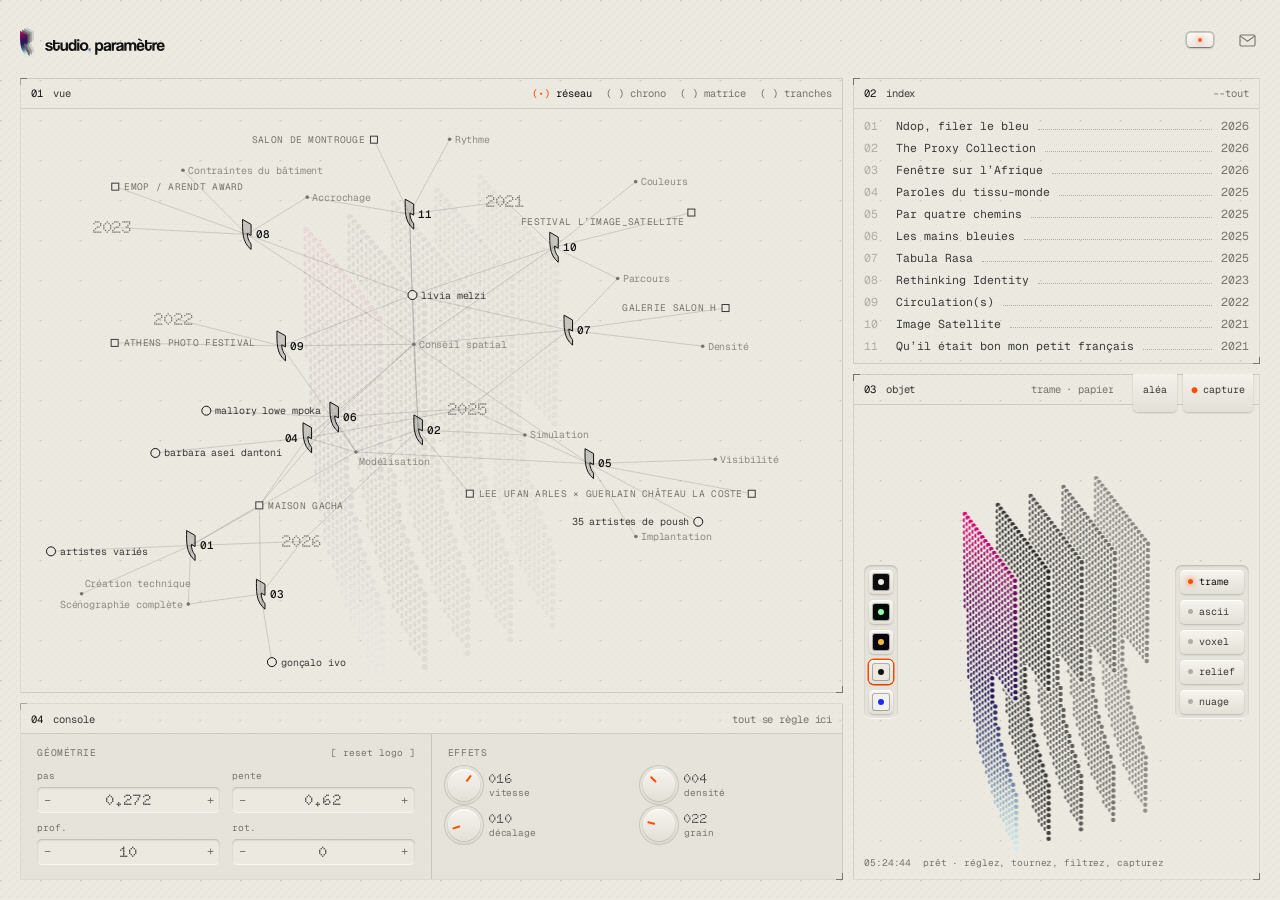
==== hard/index.html @ c26be2f4 "Domaine studioparametre.xyz, aperçu de lien à jour" ====
<!DOCTYPE html>
<html lang="fr" data-mode="hard" data-pal="papier">
<head>
<meta charset="UTF-8">
<meta http-equiv="Content-Security-Policy" content="default-src 'self'; script-src 'self'; style-src 'self' 'unsafe-inline'; img-src 'self' data: blob:; font-src 'self'; connect-src 'self'; object-src 'none'; base-uri 'self'; form-action 'none'">
<meta name="referrer" content="strict-origin-when-cross-origin">
<meta name="viewport" content="width=device-width, initial-scale=1, viewport-fit=cover">
<title>studio, paramètre — paramétrage</title>
<meta name="description" content="Studio Paramètre conçoit des scénographies d’exposition, du conseil spatial et des aménagements d’espace. Muséographie, théâtre.">
<meta name="theme-color" content="#ece9e1">
<meta property="og:title" content="studio, paramètre">
<meta property="og:description" content="Scénographie d’exposition, conseil spatial, aménagement d’espace.">
<meta property="og:image" content="https://studioparametre.xyz/img/og.png">
<link rel="icon" href="../favicon.svg" type="image/svg+xml">
<link rel="preload" href="../fonts/geist-mono.woff2" as="font" type="font/woff2" crossorigin>
<link rel="preload" href="../fonts/syne.woff2" as="font" type="font/woff2" crossorigin>
<link rel="stylesheet" href="../assets/commun/base.css">
<link rel="stylesheet" href="../assets/hard/d.css">
</head>
<body>

<svg class="defs" aria-hidden="true" focusable="false"><defs>
  <linearGradient id="gel" x1="0" y1="0" x2="0.16" y2="1">
    <stop offset="0"    stop-color="#e2007b"/>
    <stop offset="0.07" stop-color="#c60270"/>
    <stop offset="0.20" stop-color="#720c60"/>
    <stop offset="0.40" stop-color="#3c1355"/>
    <stop offset="0.53" stop-color="#221958"/>
    <stop offset="0.73" stop-color="#546289"/>
    <stop offset="0.87" stop-color="#a2c2cd"/>
    <stop offset="1"    stop-color="#d4f1ed"/>
  </linearGradient>
  <pattern id="dots" width="4.4" height="4.4" patternUnits="userSpaceOnUse">
    <circle cx="2.2" cy="2.2" r="1" class="dotfill"/>
  </pattern>
  <pattern id="dotsM" width="4.4" height="4.4" patternUnits="userSpaceOnUse">
    <circle cx="2.2" cy="2.2" r="1.75" fill="#fff"/>
  </pattern>
  <mask id="dither" maskUnits="userSpaceOnUse" x="90" y="140" width="120" height="320">
    <rect x="90" y="140" width="120" height="320" fill="url(#dotsM)"/>
  </mask>
  <!-- le dégradé de la virgule du mot-symbole, sur la hauteur de sa ligne -->
  <linearGradient id="gel-v" gradientUnits="userSpaceOnUse" x1="0" y1="0" x2="0" y2="1000">
    <stop offset="0"    stop-color="#e2007b"/>
    <stop offset="0.35" stop-color="#720c60"/>
    <stop offset="0.60" stop-color="#221958"/>
    <stop offset="0.85" stop-color="#7b93ab"/>
    <stop offset="1"    stop-color="#d4f1ed"/>
  </linearGradient>
</defs></svg>

<!-- grain et lignes de balayage, réglés par la console -->
<div class="grain" aria-hidden="true"></div>
<pre class="boot num" id="boot" aria-hidden="true"></pre>

<main class="rig" id="rig" data-boot="on">

  <header class="head">
    <div class="brand" id="brand">
      <a class="brand__home" href="../" aria-label="studio, paramètre — version easy"><svg data-glyph="4" aria-hidden="true" focusable="false"></svg><svg class="mark" viewBox="0 0 2553 1000" aria-hidden="true" focusable="false"><path d="M 447,524 C 440,418 376,362 234,362 84,362 27,425 27,508 c 0,44 16,82 62,111 35,22 81,36 164,56 42,10 79,21 79,56 0,37 -41,51 -87,51 -63,0 -102,-27 -102,-73 H 9 c 2,100 86,171 237,171 140,0 215,-61 215,-163 0,-64 -29,-98 -81,-119 -38,-15 -91,-26 -147,-42 -53,-15 -80,-27 -80,-56 0,-29 28,-41 77,-41 59,0 85,17 92,65 z m 303.9996,147 c 0,61 -24,96 -76,96 -53,0 -75,-36 -75,-98 V 467 h 272 v -92 h -272 V 242 h -128 v 440 c 0,106 57,198 201,198 139,0 199,-93 199,-197 V 543 h -121 z m 596.9991,196 V 375 h -129 v 284 c 0,65 -35,112 -101,112 -55,0 -83,-30 -83,-92 V 375 H 904.99872 v 324 c 0,108 69,181 166.99998,181 68,0 119,-26 153,-82 v 69 z m 270.0001,-93 c -65,0 -111,-61 -111,-149 0,-101 36,-152 112,-152 72,0 109,53 109,160 0,83 -48,141 -110,141 z m 233,93 V 195 h -128 v 244 c -37,-52 -85,-77 -146,-77 -127,0 -202,105 -202,254 0,166 89,264 213,264 60,0 106,-23 137,-73 l 1,60 z m 170.0007,0 V 375 h -130 v 492 z m 0,-551 V 195 h -130 v 121 z m 280.9994,455 c -79,0 -119,-50 -119,-150 0,-100 40,-149 119,-149 79,0 119,49 119,149 0,100 -40,150 -119,150 z m 0,109 c 153,0 250,-103 250,-259 0,-157 -96,-259 -250,-259 -156,0 -253,103 -253,259 0,153 94,259 253,259 z"/></svg></a><button class="brand__comma" type="button" data-params aria-label="Paramètres — studio et contact (Ctrl + virgule)"><svg class="mark" viewBox="0 0 187 1000" aria-hidden="true" focusable="false"><path d="M 23,1023 C 127,1001 161,947 161,834 V 732 H 23 v 135 h 77 c -1,63 -26,93 -77,106 z"/></svg></button><a class="brand__home" href="../" tabindex="-1" aria-hidden="true"><svg class="mark" viewBox="0 0 4337 1000" aria-hidden="true" focusable="false"><path d="m 478.99922,769 c -72,0 -109,-53 -109,-160 0,-83 48,-141 110,-141 65,0 111,61 111,149 0,101 -36,152 -112,152 z m -104,331 V 803 c 37,52 85,77 146,77 127,0 202,-105 202,-254 0,-166 -89,-264 -213,-264 -60,0 -106,23 -137,73 l -1,-60 h -125 v 725 z M 1047.9999,680 c -1,58 -50.99996,107 -117.99996,107 -41,0 -63,-18 -63,-55 0,-42 24,-63 98,-77 47.99996,-9 70.99996,-16 83.99996,-29 z m 131,187 V 556 c 0,-124 -54,-194 -209.99996,-194 -158,0 -214,71 -216,173 h 121 c 6,-44 30,-73 89,-73 50.99996,0 82.99996,19 82.99996,51 0,34 -18,47 -82.99996,56 -131,18 -226,34 -226,176 0,80 52,135 164,135 66,0 117.99996,-23 148.99996,-57 1,15 4,32 8,44 z M 1346,867 V 611 c 0,-79 39,-119 119,-119 12,0 24,1 36,3 V 362 h -17 c -53,0 -103,6 -146,72 v -59 h -122 v 492 z m 444.999,-187 c -1,58 -51,107 -118,107 -41,0 -63,-18 -63,-55 0,-42 24,-63 98,-77 48,-9 71,-16 84,-29 z m 131,187 V 556 c 0,-124 -54,-194 -210,-194 -158,0 -214,71 -216,173 h 121 c 6,-44 30,-73 89,-73 51,0 83,19 83,51 0,34 -18,47 -83,56 -131,18 -226,34 -226,176 0,80 52,135 164,135 66,0 118,-23 149,-57 1,15 4,32 8,44 z m 741,0 V 526 c 0,-92 -69,-164 -168,-164 -62,0 -106,24 -133,78 -38,-57 -70,-78 -137,-78 -65,0 -111,20 -144,85 v -72 h -122 v 492 h 130 V 568 c 0,-64 27,-96 79,-96 57,0 78,20 78,99 v 296 h 130 V 573 c 0,-60 35,-105 83,-105 46,0 77,42 77,101 v 298 z m 152.9998,-294 c 5,-68 48,-108 100,-108 51,0 99,35 101,108 z m 335,82 c 0,-195 -80,-293 -231,-293 -151,0 -238,98 -238,250 0,178 82,268 246,268 105,0 186,-57 216,-158 h -134 c -9,34 -46,55 -88,55 -64,0 -106,-48 -110,-122 z m -166,-342 31,-55 -207,-121 -47,82 z m 470.0002,358 c 0,61 -24,96 -76,96 -53,0 -75,-36 -75,-98 V 467 h 272 v -92 h -272 V 242 h -128 v 440 c 0,106 57,198 201,198 139,0 199,-93 199,-197 V 543 h -121 z m 283.999,196 V 611 c 0,-79 39,-119 119,-119 12,0 24,1 36,3 V 362 h -17 c -53,0 -103,6 -146,72 v -59 h -122 v 492 z m 263.9986,-294 c 5,-68 48,-108 100,-108 51,0 99,35 101,108 z m 335,82 c 0,-195 -80,-293 -231,-293 -151,0 -238,98 -238,250 0,178 82,268 246,268 105,0 186,-57 216,-158 h -134 c -9,34 -46,55 -88,55 -64,0 -106,-48 -110,-122 z"/></svg></a>
    </div>
    <div class="tools">
      <span data-mode-switch></span>
      <a class="ico" data-mail aria-label="Écrire au studio"></a>
    </div>
  </header>

  <section class="mod m01" id="viewTop" style="--d:0">
    <header class="mod__h">
      <span class="mod__n num">01</span><span class="mod__t">vue</span>
      <span class="tabs" role="tablist">
        <button type="button" role="tab" data-v="net" aria-selected="true">réseau</button>
        <button type="button" role="tab" data-v="chrono" aria-selected="false">chrono</button>
        <button type="button" role="tab" data-v="matrice" aria-selected="false">matrice</button>
        <button type="button" role="tab" data-v="strates" aria-selected="false">tranches</button>
      </span>
    </header>
    <div class="mod__b" id="viewBox"><canvas class="echo" id="echo" aria-hidden="true"></canvas><svg class="view" id="view" aria-label="Les projets et leurs liaisons"></svg>
      <!-- le titre du projet visé, à la verticale sur le bord droit (réseau, chrono, tranches) -->
      <p class="vt" id="vt" aria-hidden="true"></p>
      <!-- tranches : la réglette qu'on parcourt du pouce, comme l'index des contacts -->
      <div class="scrub" id="scrub" role="slider" tabindex="0" aria-label="Choisir une tranche" aria-valuemin="1" aria-valuemax="11"></div>
    </div>
    <!-- téléphone : l'index en téléscripteur, sous la vue -->
    <div class="tick" id="tick" aria-label="Index des projets">
      <div class="tick__tape" aria-hidden="true"><span id="tape"></span></div>
      <div class="tick__sc" id="tickSc"></div>
    </div>
  </section>

  <div class="side">
    <section class="mod m02" style="--d:1">
      <header class="mod__h"><span class="mod__n num">02</span><span class="mod__t">index</span><span class="mod__q num" id="termQ">--tout</span></header>
      <div class="mod__b"><ol class="idx" id="idxList"></ol></div>
    </section>
    <section class="mod m03" style="--d:2">
      <header class="mod__h"><span class="mod__n num">03</span><span class="mod__t">objet</span><span class="mod__q num" id="objT"></span><span class="obj__act" id="objAct"></span></header>
      <div class="mod__b obj" id="objBody"><canvas id="obj" aria-label="Le logo en trois dimensions, rendu selon les réglages. Glisser pour tourner."></canvas><pre class="log num" id="log" aria-live="polite"></pre>
        <div class="ptabs" id="palTabs" role="group" aria-label="Couleurs du site"></div>
        <p class="gesture num" id="gesture" aria-hidden="true"><span>‹ glisser : rendu ›</span><span>toucher : couleurs</span></p>
        <a class="thumb__down" href="#viewTop" aria-label="Descendre vers les projets"><span class="num">projets</span><svg viewBox="0 0 24 24" aria-hidden="true"><path d="M5 9l7 7 7-7"/></svg></a>
      </div>
    </section>
  </div>

  <section class="mod m04" style="--d:3">
    <header class="mod__h"><span class="mod__n num">04</span><span class="mod__t">console</span><span class="mod__q">tout se règle ici</span></header>
    <div class="mod__b console" id="console"></div>
  </section>


  <!-- téléphone : le pied de page, le mot seul à pleine largeur -->
  <footer class="colo" id="colo">
    <p class="colo__word" id="coloWord" aria-hidden="true"><svg class="mark" viewBox="0 0 6778 1000" aria-hidden="true" focusable="false"><path d="M 447,524 C 440,418 376,362 234,362 84,362 27,425 27,508 c 0,44 16,82 62,111 35,22 81,36 164,56 42,10 79,21 79,56 0,37 -41,51 -87,51 -63,0 -102,-27 -102,-73 H 9 c 2,100 86,171 237,171 140,0 215,-61 215,-163 0,-64 -29,-98 -81,-119 -38,-15 -91,-26 -147,-42 -53,-15 -80,-27 -80,-56 0,-29 28,-41 77,-41 59,0 85,17 92,65 z m 288.9996,147 c 0,61 -24,96 -76,96 -53,0 -75,-36 -75,-98 V 467 h 272 v -92 h -272 V 242 h -128 v 440 c 0,106 57,198 201,198 139,0 199,-93 199,-197 V 543 h -121 z m 581.9991,196 V 375 h -129 v 284 c 0,65 -35,112 -101,112 -55,0 -83,-30 -83,-92 V 375 H 874.99872 v 324 c 0,108 69,181 166.99998,181 68,0 119,-26 153,-82 v 69 z m 255.0001,-93 c -65,0 -111,-61 -111,-149 0,-101 36,-152 112,-152 72,0 109,53 109,160 0,83 -48,141 -110,141 z m 233,93 V 195 h -128 v 244 c -37,-52 -85,-77 -146,-77 -127,0 -202,105 -202,254 0,166 89,264 213,264 60,0 106,-23 137,-73 l 1,60 z m 155.0007,0 V 375 h -130 v 492 z m 0,-551 V 195 h -130 v 121 z m 265.9994,455 c -79,0 -119,-50 -119,-150 0,-100 40,-149 119,-149 79,0 119,49 119,149 0,100 -40,150 -119,150 z m 0,109 c 153,0 250,-103 250,-259 0,-157 -96,-259 -250,-259 -156,0 -253,103 -253,259 0,153 94,259 253,259 z m 234.9994,143 c 104,-22 138,-76 138,-189 V 732 h -138 v 135 h 77 c -1,63 -26,93 -77,106 z m 592.9995,-254 c -72,0 -109,-53 -109,-160 0,-83 48,-141 110,-141 65,0 111,61 111,149 0,101 -36,152 -112,152 z m -104,331 V 803 c 37,52 85,77 146,77 127,0 202,-105 202,-254 0,-166 -89,-264 -213,-264 -60,0 -106,23 -137,73 l -1,-60 h -125 v 725 z m 658.0007,-420 c -1,58 -51,107 -118,107 -41,0 -63,-18 -63,-55 0,-42 24,-63 98,-77 48,-9 71,-16 84,-29 z m 131,187 V 556 c 0,-124 -54,-194 -210,-194 -158,0 -214,71 -216,173 h 121 c 6,-44 30,-73 89,-73 51,0 83,19 83,51 0,34 -18,47 -83,56 -131,18 -226,34 -226,176 0,80 52,135 164,135 66,0 118,-23 149,-57 1,15 4,32 8,44 z m 152,0 V 611 c 0,-79 39,-119 119,-119 12,0 24,1 36,3 V 362 h -17 c -53,0 -103,6 -146,72 v -59 h -122 v 492 z m 429.9991,-187 c -1,58 -51,107 -118,107 -41,0 -63,-18 -63,-55 0,-42 24,-63 98,-77 48,-9 71,-16 84,-29 z m 131,187 V 556 c 0,-124 -54,-194 -210,-194 -158,0 -214,71 -216,173 h 121 c 6,-44 30,-73 89,-73 51,0 83,19 83,51 0,34 -18,47 -83,56 -131,18 -226,34 -226,176 0,80 52,135 164,135 66,0 118,-23 149,-57 1,15 4,32 8,44 z m 726,0 V 526 c 0,-92 -69,-164 -168,-164 -62,0 -106,24 -133,78 -38,-57 -70,-78 -137,-78 -65,0 -111,20 -144,85 v -72 h -122 v 492 h 130 V 568 c 0,-64 27,-96 79,-96 57,0 78,20 78,99 v 296 h 130 V 573 c 0,-60 35,-105 83,-105 46,0 77,42 77,101 v 298 z m 137.9995,-294 c 5,-68 48,-108 100,-108 51,0 99,35 101,108 z m 335,82 c 0,-195 -80,-293 -231,-293 -151,0 -238,98 -238,250 0,178 82,268 246,268 105,0 186,-57 216,-158 h -134 c -9,34 -46,55 -88,55 -64,0 -106,-48 -110,-122 z m -166,-342 31,-55 -207,-121 -47,82 z m 455.0005,358 c 0,61 -24,96 -76,96 -53,0 -75,-36 -75,-98 V 467 h 272 v -92 h -272 V 242 h -128 v 440 c 0,106 57,198 201,198 139,0 199,-93 199,-197 V 543 h -121 z m 268.999,196 V 611 c 0,-79 39,-119 119,-119 12,0 24,1 36,3 V 362 h -17 c -53,0 -103,6 -146,72 v -59 h -122 v 492 z m 248.9985,-294 c 5,-68 48,-108 100,-108 51,0 99,35 101,108 z m 335,82 c 0,-195 -80,-293 -231,-293 -151,0 -238,98 -238,250 0,178 82,268 246,268 105,0 186,-57 216,-158 h -134 c -9,34 -46,55 -88,55 -64,0 -106,-48 -110,-122 z"/></svg></p>
    <p class="colo__legal num"><span>© 2026</span><a data-ig>@studio_parametre</a></p>
  </footer>

  <!-- le dossier d'un projet : la trame de la fiche, en version hard -->
  <article class="mod m-rec" id="rec" aria-labelledby="recT">
    <header class="mod__h">
      <span class="mod__n num" id="recN"></span><span class="mod__t">dossier</span>
      <button class="ico rec__x" id="recClose" type="button" aria-label="Fermer le dossier"></button>
    </header>
    <div class="mod__b rec__b" id="recScroll">
      <div class="rec__id">
        <svg class="rec__glyph" id="recGlyph" aria-hidden="true"></svg>
        <div class="rec__head">
          <p class="rec__num num" id="recNum"></p>
          <h1 class="rec__t" id="recT"></h1>
          <div class="adn" id="recAdn" title="Le brin d'ADN du projet : ses mots-clés, une lettre par trait"></div>
        </div>
      </div>
      <dl class="rec__data" id="recM"></dl>
      <div class="reel" id="reelWrap"><div class="reel__track" id="reel"></div></div>
    </div>
  </article>

</main>

<script type="module" src="../assets/commun/logo.js"></script>
<script type="module" src="../assets/commun/params.js"></script>
<script type="module" src="../assets/hard/d.js"></script>
</body>
</html>
---- assets/commun/base.css ----
@import url('fonts.css');
/* studio, paramètre — socle commun aux maquettes A et C
   Registre clair : le papier du logo officiel, le white cube.
   Le mot-symbole est dessiné en SVG (03/11) : sa licence Coolvetica
   ne permet pas de servir la police sur le web. Les tracés sont
   tirés de la police (Ressources_site/mot-symbole/), à la même
   chasse, au même approche et sur la même ligne de base.        */

@font-face { font-family: 'Geist'; src: url('../../fonts/geist.woff2') format('woff2'); font-weight: 300 700; font-display: swap; }
@font-face { font-family: 'Geist Mono'; src: url('../../fonts/geist-mono.woff2') format('woff2'); font-weight: 300 600; font-display: swap; }
@font-face { font-family: 'Doto'; src: url('../../fonts/doto.woff2') format('woff2'); font-weight: 400 900; font-display: swap; }
@font-face {
  font-family: 'Inter';
  src: url('../../fonts/inter-var.woff2') format('woff2');
  font-weight: 100 900;
  font-display: swap;
}

:root {
  --paper: #f4f3ef;
  --paper-2: #ebeae5;     /* cases de réserve, survols */
  --ink: #121214;
  --ink-2: #3f3f45;
  --ink-3: #6b6b72;       /* 4,8:1 sur le papier */
  --line: rgba(18, 18, 20, 0.13);
  --line-2: rgba(18, 18, 20, 0.28);

  --sans: 'Inter', -apple-system, BlinkMacSystemFont, 'Helvetica Neue', Arial, sans-serif;

  /* la voix typographique : voir maquettes/typo.html et fonts.css (?type=…) */
  --title: 'Satoshi', var(--sans);
  --title-w: 500;
  --title-ls: -0.03em;
  --title-k: 1;
  --title-wd: 100%;
  --text: 'Satoshi', var(--sans);
  --meta: 'Satoshi', var(--sans);
  --mono: 'Geist Mono', ui-monospace, monospace;

  --pad: clamp(16px, 3.2vw, 52px);
  --ui: 200ms cubic-bezier(0.22, 1, 0.36, 1);
  --out: cubic-bezier(0.22, 1, 0.36, 1);
}

*, *::before, *::after { margin: 0; padding: 0; box-sizing: border-box; }

body {
  background: var(--paper);
  color: var(--ink);
  font-family: var(--text);
  font-size: 15px;
  line-height: 1.55;
  font-feature-settings: 'ss01', 'cv05', 'cv11';
  -webkit-font-smoothing: antialiased;
  text-rendering: optimizeLegibility;
}
a { color: inherit; text-decoration: none; }
img { display: block; max-width: 100%; }
button { font: inherit; color: inherit; background: none; border: 0; cursor: pointer; }
::selection { background: var(--ink); color: var(--paper); }
:focus-visible { outline: 1px solid var(--ink); outline-offset: 4px; }
.defs { position: absolute; width: 0; height: 0; }
.num { font-variant-numeric: tabular-nums; }

/* ── le mot-symbole, tuiles devant, texte à la suite ─────── */
/* le mot-symbole dessiné : une ligne de 1em, la ligne de base au même
   endroit que le texte qu'il remplace ; les jambages dépassent */
.mark { display: block; height: 1em; width: auto; overflow: visible; fill: currentColor; }
/* La virgule du mot-symbole est un bouton : elle ouvre les
   Paramètres, comme Ctrl + , dans les logiciels. Elle porte
   le dégradé du logo pour se signaler, sans rien ajouter. */
.brand__home { display: inline-flex; align-items: flex-end; gap: 0.5em; white-space: pre; }
.brand__comma {
  position: relative;
  padding: 0;
  font: inherit;
  line-height: 1;
  cursor: pointer;
  transition: transform 260ms var(--out);
}
.brand__comma .mark { fill: url(#gel-v); }
.brand__comma::before { content: ''; position: absolute; inset: -16px -14px -14px; }
.brand__comma:hover { transform: translateY(1px) scale(1.25); }

.brand {
  display: inline-flex;
  align-items: flex-end;
  gap: 0;
  font-size: 17px;
  line-height: 1;
  letter-spacing: -0.02em;
  white-space: nowrap;
}
.brand svg[data-glyph] { height: 1.8em; width: auto; overflow: visible; flex: none; margin-bottom: -0.24em; margin-right: 0.1em; }

/* ── la touche de clavier : Ctrl + , ─────────────────────── */
.key {
  display: inline-flex;
  align-items: center;
  gap: 4px;
  min-height: 44px;
  min-width: 44px;
  justify-content: center;
  color: var(--ink-3);
  transition: color var(--ui);
}
.key kbd {
  display: inline-grid;
  place-items: center;
  min-width: 24px;
  height: 24px;
  padding: 0 6px;
  font-family: var(--sans);
  font-size: 11px;
  font-weight: 500;
  letter-spacing: 0.02em;
  border: 1px solid var(--line-2);
  border-bottom-width: 2px;
  border-radius: 4px;
  background: var(--paper);
  transition: border-color var(--ui), transform var(--ui);
}
.key kbd.comma { font-size: 15px; line-height: 1; padding-bottom: 5px; }
.key:hover { color: var(--ink); }
.key:hover kbd { border-color: var(--ink-3); }
.key:active kbd { transform: translateY(1px); border-bottom-width: 1px; }
/* au doigt, la touche Ctrl n'a pas de sens : seule la virgule reste */
@media (hover: none) { .key .ctrl { display: none; } }

.ico {
  display: grid;
  place-items: center;
  width: 44px;
  height: 44px;
  color: var(--ink-3);
  transition: color var(--ui);
}
.ico:hover { color: var(--ink); }
.ico svg { width: 19px; height: 19px; fill: none; stroke: currentColor; stroke-width: 1.4; stroke-linejoin: round; stroke-linecap: round; }

/* ══ panneau Paramètres ═══════════════════════════════════
   Pas un tiroir plein qui s'installe : un voile. La page reste
   visible dessous, floutée, et le contenu se pose ligne à ligne
   sans cadre, sans bord, sans aplat.                           */

.prm {
  position: fixed;
  inset: 0;
  z-index: 100;
  visibility: hidden;
  pointer-events: none;
  transition: visibility 0s linear 520ms;
}
.prm.is-on { visibility: visible; pointer-events: auto; transition: none; }
.prm__veil {
  position: absolute;
  inset: 0;
  background: rgba(244, 243, 239, 0.58);
  -webkit-backdrop-filter: blur(46px) saturate(1.15);
  backdrop-filter: blur(46px) saturate(1.15);
  opacity: 0;
  transition: opacity 520ms var(--out);
}
.prm.is-on .prm__veil { opacity: 1; }

.prm__win {
  position: absolute;
  top: 0;
  right: 0;
  bottom: 0;
  width: min(440px, 100%);
  display: flex;
  flex-direction: column;
  padding: 0 var(--pad) 0 0;
  overflow: auto;
  overscroll-behavior: contain;
  scrollbar-width: none;
}
.prm__win::-webkit-scrollbar { display: none; }

/* chaque bloc se pose à son tour, en fondu, sans masse */
.prm__win > :not(dl), .prm__row {
  opacity: 0;
  transform: translateY(10px);
  transition: opacity 260ms var(--out), transform 260ms var(--out);
}
.prm.is-on .prm__win > :not(dl), .prm.is-on .prm__row {
  opacity: 1;
  transform: none;
  transition: opacity 620ms var(--out), transform 720ms var(--out);
  transition-delay: calc(var(--d, 0) * 70ms + 90ms);
}
.prm__logo { --d: 1; }
.prm__row:nth-child(1) { --d: 2; }
.prm__row:nth-child(2) { --d: 3; }
.prm__row:nth-child(3) { --d: 4; }
.prm__row:nth-child(4) { --d: 5; }
.prm__foot { --d: 6; }

.prm__bar {
  display: flex;
  align-items: center;
  justify-content: space-between;
  gap: 12px;
  padding: var(--pad) 0 0 26px;
  margin-right: -10px;
}
.prm__bar h2 { font-size: 12px; font-weight: 400; color: var(--ink-3); letter-spacing: 0.01em; }
.prm__bar .key { display: none; }

.prm__logo { padding: 48px 0 34px 26px; }
.prm__logo > svg { display: block; height: 58px; width: auto; }
.prm__logo p { margin-top: 10px; font-size: 21px; line-height: 1; }

/* chaque réglage : une étiquette à gauche, sa valeur à droite */
.prm__row {
  display: grid;
  grid-template-columns: 84px 1fr;
  gap: 16px;
  padding: 17px 0 17px 26px;
  border-top: 1px solid rgba(18, 18, 20, 0.07);
}
.prm__row dt { padding-top: 2px; font-size: 11px; color: var(--ink-3); }
.prm__row dd { font-size: 14px; line-height: 1.55; color: var(--ink-2); }
.prm__row dd.lead { color: var(--ink); font-size: 15.5px; line-height: 1.45; letter-spacing: -0.01em; }
.prm__row ul { list-style: none; }
.prm__row li + li { margin-top: 2px; }
.prm__row li.more { color: var(--ink-3); }
.prm__chan { display: flex; gap: 2px; margin: -12px 0 -12px -12px; }
.prm__foot {
  margin-top: auto;
  display: flex;
  flex-wrap: wrap;
  justify-content: space-between;
  gap: 6px 16px;
  padding: 26px 0 22px 26px;
  font-size: 11px;
  color: var(--ink-3);
}
.prm__hint kbd { font-family: var(--mono); font-size: 10px; padding: 1px 5px; border: 1px solid var(--line-2); border-radius: 3px; }
@media (hover: none) { .prm__hint { display: none; } }

@media (max-width: 640px) {
  .prm__win { width: 100%; padding: 0 var(--pad); }
  .prm__bar, .prm__logo, .prm__row, .prm__foot { padding-left: 0; }
  .prm__row { grid-template-columns: 1fr; gap: 6px; }
  .prm__logo { padding-top: 34px; padding-bottom: 24px; }
  .prm__logo > svg { height: 50px; }
}

@media (prefers-reduced-motion: reduce) {
  .prm__veil, .prm__win > *, .prm__row { transition: none !important; }
}

/* ── ce qui bouge derrière le voile ──────────────────────── */
.prm__drift { position: absolute; inset: 0; overflow: hidden; opacity: 0; transition: opacity 900ms var(--out); }
.prm.is-on .prm__drift { opacity: 1; }
.drift {
  position: absolute;
  left: var(--x);
  top: var(--y);
  height: var(--h);
  aspect-ratio: 81.8 / 286.9;
  animation: drift var(--t) cubic-bezier(0.45, 0, 0.55, 1) infinite alternate;
  animation-delay: var(--dl);
  animation-play-state: paused;
}
.prm.is-on .drift { animation-play-state: running; }
.drift svg { width: 100%; height: 100%; display: block; overflow: visible; }
.drift--0 { --x: 18vw; --y: 6vh;  --h: 92vh; --t: 23s; --dl: -4s;  --dx: 16vw; --dy: 6vh;  --r: -14deg; }
.drift--1 { --x: 34vw; --y: -8vh; --h: 70vh; --t: 29s; --dl: -11s; --dx: -12vw; --dy: 18vh; --r: 22deg; }
.drift--2 { --x: 4vw;  --y: 30vh; --h: 64vh; --t: 34s; --dl: -7s;  --dx: 22vw; --dy: -14vh; --r: -30deg; }
.drift--3 { --x: 48vw; --y: 34vh; --h: 58vh; --t: 26s; --dl: -17s; --dx: -18vw; --dy: -10vh; --r: 18deg; }
.drift--4 { --x: 60vw; --y: 2vh;  --h: 50vh; --t: 38s; --dl: -2s;  --dx: -8vw; --dy: 22vh; --r: -12deg; }
@keyframes drift {
  from { transform: translate(0, 0) rotate(0deg) scale(1); }
  to   { transform: translate(var(--dx), var(--dy)) rotate(var(--r)) scale(1.12); }
}
@media (prefers-reduced-motion: reduce) { .drift { animation: none; } }

/* ── « paramétrage » : un bouton creusé dans la page ────────
   Une petite touche dans un logement, un voyant, une étiquette.
   Éteint en easy ; allumé en hard. */
.tek {
  display: inline-flex;
  align-items: center;
  gap: 9px;
  min-height: 44px;
  padding: 0 6px;
  font-family: var(--mono);
  font-size: 10.5px;
  letter-spacing: 0.02em;
  color: var(--ink-3);
  transition: color var(--ui);
}
.tek:hover { color: var(--ink); }
/* le logement */
.tek__key {
  position: relative;
  width: 30px;
  height: 18px;
  border-radius: 6px;
  background: var(--paper-2);
  box-shadow: inset 0 1px 2px rgba(0, 0, 0, 0.22), inset 0 -1px 0 rgba(255, 255, 255, 0.7);
}
/* la touche, posée dans son logement */
.tek__key::after {
  content: '';
  position: absolute;
  inset: 2px;
  border-radius: 4px;
  background: linear-gradient(#fbfaf7, #e9e8e2);
  box-shadow: 0 1px 1.5px rgba(0, 0, 0, 0.2), inset 0 1px 0 #fff;
  transition: transform 110ms ease-out, box-shadow 110ms ease-out;
}
.tek:hover .tek__key::after { transform: translateY(0.5px); }
.tek.is-down .tek__key::after, .tek:active .tek__key::after { transform: translateY(1px); box-shadow: 0 0 0 rgba(0, 0, 0, 0), inset 0 1px 1px rgba(0, 0, 0, 0.08); }
.tek__led {
  position: absolute;
  z-index: 1;
  left: 50%;
  top: 50%;
  width: 4px;
  height: 4px;
  margin: -2px 0 0 -2px;
  border-radius: 50%;
  background: #c9c7c0;
  transition: background 160ms linear, box-shadow 160ms linear;
}
.tek.is-on .tek__led, .tek.is-down .tek__led { background: #ff5a1f; box-shadow: 0 0 6px #ff5a1f; }
/* la touche seule, sans étiquette, dans les deux versions. En easy,
   son voyant respire lentement, comme un appareil en veille ; en hard,
   il reste allumé */
.tek__lbl { position: absolute; width: 1px; height: 1px; overflow: hidden; clip-path: inset(50%); white-space: nowrap; }
.tek { padding: 0 7px; }
:root:not([data-mode='hard']) .tek:not(.is-down) .tek__led { animation: veille 3.2s ease-in-out infinite; }
@keyframes veille {
  0%, 100% { background: #cfccc4; box-shadow: 0 0 0 rgba(255, 90, 31, 0); }
  50% { background: #ff7a45; box-shadow: 0 0 5px rgba(255, 90, 31, 0.55); }
}
@media (prefers-reduced-motion: reduce) { .tek__led { animation: none !important; } }
/* en hard, le même bouton, dans un logement sombre */
[data-mode='hard'] .tek__key { background: #060607; box-shadow: inset 0 1px 3px rgba(0, 0, 0, 0.9), inset 0 -1px 0 rgba(255, 255, 255, 0.06); }
[data-mode='hard'] .tek__key::after { background: linear-gradient(#2c2c30, #1b1b1e); box-shadow: 0 1px 2px rgba(0, 0, 0, 0.6), inset 0 1px 0 rgba(255, 255, 255, 0.07); }
[data-mode='hard'][data-pal='papier'] .tek__key, [data-mode='hard'][data-pal='cobalt'] .tek__key { background: var(--paper-2); box-shadow: inset 0 1px 2px rgba(0, 0, 0, 0.22), inset 0 -1px 0 rgba(255, 255, 255, 0.7); }
[data-mode='hard'][data-pal='papier'] .tek__key::after, [data-mode='hard'][data-pal='cobalt'] .tek__key::after { background: linear-gradient(#fbfaf7, #e9e8e2); }

/* le passage d'une version à l'autre : un rideau qui descend */
html.is-leaving-hard::after, html.is-leaving-soft::after {
  content: '';
  position: fixed;
  inset: 0;
  z-index: 1000;
  background: #0c0c0d;
  animation: rideau 420ms cubic-bezier(0.65, 0, 0.35, 1) both;
}
html.is-leaving-soft::after { background: #f4f3ef; }
@keyframes rideau { from { clip-path: inset(0 0 100% 0); } to { clip-path: inset(0 0 0 0); } }
@media (prefers-reduced-motion: reduce) { html.is-leaving-hard::after, html.is-leaving-soft::after { animation: none; } }

/* au téléphone, sur une fiche, la croix de fermeture rejoint les outils :
   le mot-symbole s'efface, les tuiles suffisent à signer */


/* ── la loupe : un visuel agrandi sur place (commun/loupe.js) ──
   Pas une visionneuse plein écran : le visuel grandit depuis sa
   place, deux ou trois fois, et la page passe sous un voile de
   papier. Il se repose à sa place au toucher.                  */
.shot__img:has(img) { cursor: zoom-in; }
.loupe { position: fixed; inset: 0; z-index: 95; overflow: hidden; cursor: zoom-out; outline: none; }
.loupe--pan { overflow: auto; overscroll-behavior: contain; scrollbar-width: none; }
.loupe--pan::-webkit-scrollbar { display: none; }
.loupe__veil { position: fixed; inset: 0; background: color-mix(in srgb, var(--paper) 92%, transparent); opacity: 0; transition: opacity 320ms var(--out); }
.loupe.is-on .loupe__veil { opacity: 1; }
.loupe__stage { position: relative; }
.loupe__fig { position: absolute; margin: 0; transform-origin: 0 0; transition: transform 420ms var(--out); will-change: transform; }
.loupe.is-off .loupe__fig { transition-duration: 320ms; }
.loupe__fig img { width: 100%; height: 100%; }
.loupe__fig figcaption {
  position: absolute;
  left: 0;
  top: 100%;
  padding-top: 10px;
  font-family: var(--meta);
  font-size: 11px;
  color: var(--ink-3);
  white-space: nowrap;
  opacity: 0;
  transition: opacity 200ms linear;
}
/* au doigt, le visuel déborde : la légende reste posée en bas de l'écran */
.loupe__cap {
  position: fixed;
  /* le texte tombe sur la marge de 16 px du téléphone */
  left: 8px;
  bottom: calc(8px + env(safe-area-inset-bottom, 0px));
  padding: 4px 8px;
  background: var(--paper);
  font-family: var(--meta);
  font-size: 11px;
  color: var(--ink-3);
  white-space: nowrap;
  opacity: 0;
  transition: opacity 200ms linear;
}
.loupe.is-on figcaption, .loupe.is-on .loupe__cap { opacity: 1; transition-delay: 280ms; }
.loupe__fig figcaption .num, .loupe__cap .num { color: var(--ink); margin-right: 8px; }
.is-loupe { visibility: hidden; }
---- assets/hard/d.css ----
/* Maquette D — « paramétrage », la version hard
   Un poste de travail en cinq modules : 01 vue (réseau ou
   chrono), 02 index, 03 objet (le logo en direct), 04 console,
   05 signal. Le dossier d'un projet s'ouvre par-dessus. La
   palette, le rendu, le glitch et le grain se règlent à la
   console et changent tout le site.                           */

/* ── palettes (les mêmes valeurs que render.js) ── */
:root[data-mode='hard'] {
  --paper: #0c0c0d; --paper-2: #141416; --panel: #111113;
  --ink: #ecebe6; --ink-2: #b4b3ae; --ink-3: #7a7975; --ink-4: #45453f;
  --acc: #ff5a1f;
  --line: rgba(236, 235, 230, 0.12); --line-2: rgba(236, 235, 230, 0.26);
  --title: 'Syne', 'Geist', sans-serif;
  --text: 'Geist Mono', ui-monospace, monospace;
  --meta: 'Geist Mono', ui-monospace, monospace;
  --dot: 'Doto', 'Geist Mono', monospace;
  --grain-o: 0.05;
  --well: inset 0 1px 3px rgba(0, 0, 0, 0.7), inset 0 -1px 0 rgba(255, 255, 255, 0.05);
  --cap: linear-gradient(#2a2a2e, #1b1b1e);
  --cap-sh: 0 1px 0 rgba(255, 255, 255, 0.06) inset, 0 2px 3px rgba(0, 0, 0, 0.55);
}
:root[data-mode='hard'][data-pal='phosphore'] {
  --paper: #030a06; --paper-2: #07130c; --panel: #06110a;
  --ink: #8dffb0; --ink-2: #5fcf85; --ink-3: #2f7a4a; --ink-4: #1c4a2e; --acc: #d6ff4a;
  --line: rgba(141, 255, 176, 0.14); --line-2: rgba(141, 255, 176, 0.3);
  --cap: linear-gradient(#0f2618, #0a1a10);
}
:root[data-mode='hard'][data-pal='thermique'] {
  --paper: #07060d; --paper-2: #100f18; --panel: #0d0c15;
  --ink: #eef0ff; --ink-2: #b9bbd6; --ink-3: #6b6a86; --ink-4: #3d3c52; --acc: #faba39;
  --line: rgba(238, 240, 255, 0.12); --line-2: rgba(238, 240, 255, 0.26);
  --cap: linear-gradient(#1f1d2c, #15141f);
}
:root[data-mode='hard'][data-pal='papier'] {
  --paper: #ece9e1; --paper-2: #e2dfd6; --panel: #e6e3da;
  --ink: #111111; --ink-2: #3a3a38; --ink-3: #77746c; --ink-4: #b1ada3; --acc: #ff4d00;
  --line: rgba(17, 17, 17, 0.14); --line-2: rgba(17, 17, 17, 0.3);
  --well: inset 0 1px 2px rgba(0, 0, 0, 0.22), inset 0 -1px 0 rgba(255, 255, 255, 0.8);
  --cap: linear-gradient(#f6f4ee, #e3e0d7);
  --cap-sh: 0 1px 0 #fff inset, 0 1px 2px rgba(0, 0, 0, 0.2);
}
:root[data-mode='hard'][data-pal='cobalt'] {
  --paper: #f2f2ef; --paper-2: #e6e7f3; --panel: #eaebf3;
  --ink: #1a2bff; --ink-2: #3f4dff; --ink-3: #8a92e8; --ink-4: #c3c8f7; --acc: #ff2e63;
  --line: rgba(26, 43, 255, 0.16); --line-2: rgba(26, 43, 255, 0.34);
  --well: inset 0 1px 2px rgba(10, 20, 120, 0.25), inset 0 -1px 0 rgba(255, 255, 255, 0.85);
  --cap: linear-gradient(#fbfbff, #e4e6f6);
  --cap-sh: 0 1px 0 #fff inset, 0 1px 2px rgba(10, 20, 120, 0.2);
}
.dotfill { fill: var(--ink); }

/* papier millimétré en points : un point fin tous les 8 px, un point un
   peu plus marqué tous les 40 px ; presque imperceptible, dans tous les
   thèmes (il suit l'encre de la palette) */
:root[data-mode='hard'] {
  --grid:
    radial-gradient(circle at 0.75px 0.75px, color-mix(in srgb, var(--ink) 11%, transparent) 0.75px, transparent 1.1px) 0 0 / 40px 40px,
    radial-gradient(circle at 0.5px 0.5px, color-mix(in srgb, var(--ink) 6%, transparent) 0.5px, transparent 0.9px) 0 0 / 8px 8px;
}

html, body { height: 100%; }
body {
  font-size: 12px;
  letter-spacing: -0.01em;
  background: var(--grid), var(--paper);
  background-attachment: fixed;
  transition: background 400ms var(--out), color 400ms var(--out);
  overflow: hidden;
}

/* ── grain et balayage ── */
.grain {
  position: fixed;
  inset: 0;
  z-index: 80;
  pointer-events: none;
  opacity: var(--grain-o);
  background:
    repeating-linear-gradient(0deg, rgba(0, 0, 0, 0.55) 0 1px, transparent 1px 3px),
    url("data:image/svg+xml,%3Csvg xmlns='http://www.w3.org/2000/svg' width='160' height='160'%3E%3Cfilter id='n'%3E%3CfeTurbulence type='fractalNoise' baseFrequency='0.9' numOctaves='2' stitchTiles='stitch'/%3E%3C/filter%3E%3Crect width='100%25' height='100%25' filter='url(%23n)'/%3E%3C/svg%3E");
  mix-blend-mode: overlay;
}

/* ── l'amorçage ── */
.boot {
  position: fixed;
  left: 24px;
  bottom: 24px;
  z-index: 90;
  margin: 0;
  font-family: var(--meta);
  font-size: 11px;
  line-height: 1.7;
  color: var(--ink-3);
  white-space: pre;
  pointer-events: none;
  transition: opacity 500ms var(--out);
}
body.is-up .boot { opacity: 0; }

/* ══ le poste de travail ═════════════════════════════════ */

.rig {
  position: fixed;
  inset: 0;
  display: grid;
  grid-template-columns: repeat(12, minmax(0, 1fr));
  /* la console prend exactement la hauteur de son contenu : rien n'y défile */
  grid-template-rows: 56px minmax(0, 1fr) auto;
  gap: 10px;
  padding: 12px clamp(12px, 1.6vw, 24px) clamp(12px, 1.6vw, 24px);
}
/* le décalage : un défaut de repérage, comme deux passages d'encre
   mal calés en sérigraphie ou en risographie — l'encre d'accent
   glisse de quelques pixels sous les tracés et les textes */
.rig.is-glitch .view { filter: drop-shadow(var(--gx, 2px) 0 0 color-mix(in srgb, var(--acc) 85%, transparent)); }
.rig.is-glitch .mod__t, .rig.is-glitch .rec__t, .rig.is-glitch .ir .t {
  text-shadow: var(--gx, 2px) 0 0 color-mix(in srgb, var(--acc) 80%, transparent);
}

.head { grid-column: 1 / -1; display: flex; align-items: center; justify-content: space-between; gap: 22px; min-width: 0; }
.head .brand { flex: none; }
.tools { display: flex; align-items: center; gap: 4px; margin-right: -10px; }

.m01 { grid-column: 1 / 9; grid-row: 2; }
/* la colonne de droite descend jusqu'en bas : l'index prend sa hauteur,
   le logo prend tout le reste */
.side { grid-column: 9 / -1; grid-row: 2 / 4; display: grid; grid-template-rows: auto minmax(0, 1fr); gap: 10px; min-height: 0; }
.m02 .mod__b { height: calc(var(--n, 11) * 22px + 12px); max-height: 42vh; flex: none; }
.m04 { grid-column: 1 / 9; grid-row: 3; }

/* un module : un cadre d'un pixel, des repères aux coins, une étiquette */
.mod {
  position: relative;
  display: flex;
  flex-direction: column;
  min-height: 0;
  min-width: 0;
  border: 1px solid var(--line);
  background: var(--grid), var(--paper);
  background-attachment: fixed;
  clip-path: inset(0 0 0 0);
  transition: opacity 500ms var(--out), clip-path 700ms var(--out), background 400ms var(--out), border-color 400ms var(--out);
  transition-delay: calc(var(--d, 0) * 110ms);
}
.mod::before, .mod::after {
  content: '';
  position: absolute;
  width: 7px;
  height: 7px;
  border: 0 solid var(--ink-3);
  pointer-events: none;
}
.mod::before { left: -1px; top: -1px; border-left-width: 1px; border-top-width: 1px; }
.mod::after { right: -1px; bottom: -1px; border-right-width: 1px; border-bottom-width: 1px; }
body:not(.is-up) .rig .mod { opacity: 0; clip-path: inset(0 100% 0 0); }
body:not(.is-up) .rig .head { opacity: 0; }
.head { transition: opacity 500ms var(--out); }

.mod__h {
  flex: none;
  display: flex;
  align-items: center;
  gap: 10px;
  height: 30px;
  padding: 0 10px;
  border-bottom: 1px solid var(--line);
  font-family: var(--meta);
  font-size: 10.5px;
  color: var(--ink-3);
  text-transform: lowercase;
}
.mod__n { color: var(--ink); }
.mod__t { color: var(--ink-2); }
.mod__q { margin-left: auto; color: var(--ink-3); white-space: nowrap; overflow: hidden; text-overflow: ellipsis; }
.mod__b { position: relative; flex: 1; min-height: 0; overflow: hidden; }

/* ── 01 vue ── */
/* l'écho : le logo, rendu en grand derrière la vue. Discret au repos,
   il s'allume à chaque réglage pour montrer ce qui vient de changer */
.echo { position: absolute; inset: 0; width: 100%; height: 100%; pointer-events: none; opacity: var(--echo, 0.06); }
.view { z-index: 1; }
.tabs { margin-left: auto; display: flex; gap: 14px; }
.tabs button { font-family: var(--meta); font-size: 10.5px; color: var(--ink-3); padding: 6px 0; }
.tabs button::before { content: '( ) '; }
.tabs button[aria-selected='true'] { color: var(--ink); }
.tabs button[aria-selected='true']::before { content: '(•) '; color: var(--acc); }
.view { position: absolute; inset: 0; width: 100%; height: 100%; font-family: var(--meta); }
.view line { stroke: var(--ink); stroke-width: 1; opacity: 0.14; transition: opacity 200ms linear; }
.view .nd { cursor: pointer; transition: opacity 200ms linear; }
.view .nd text { fill: var(--ink-2); font-size: 10px; transition: fill 200ms linear; }
.view .nd--p text { fill: var(--ink); font-size: 11px; }
.view .tl { fill: url(#dots); stroke: var(--ink); stroke-width: 1; vector-effect: non-scaling-stroke; }
.view .nd--a circle { fill: var(--paper); stroke: var(--ink); }
.view .nd--l rect { fill: var(--paper); stroke: var(--ink-2); }
.view .nd--l text { fill: var(--ink-3); text-transform: uppercase; font-size: 9.5px; letter-spacing: 0.03em; }
.view .nd--y text { font-family: var(--dot); font-weight: 700; font-size: 17px; fill: var(--ink-3); }
.view .nd--k circle { fill: var(--ink-3); }
.view .nd--k text { fill: var(--ink-3); font-size: 9.5px; opacity: 0.8; }
.view.is-focus line { opacity: 0.04; }
.view.is-focus line.is-lit { opacity: 0.9; stroke: var(--acc); }
.view.is-focus .nd { opacity: 0.16; }
.view.is-focus .nd.is-lit { opacity: 1; }
.view.is-focus .nd.is-lit text { fill: var(--ink); }
.view .nd.is-hot .tl { fill: url(#gel); mask: url(#dither); }
.view .nd.is-off { opacity: 0.2; }
/* étroit : seuls les projets et les artistes gardent leur nom ; le reste
   n'apparaît qu'en suivant une liaison */
/* une étiquette sans place libre reste cachée, sauf quand on suit sa liaison */
.view .nd text.hid { display: none; }
/* quand on suit une liaison, seules les étiquettes reliées s'écrivent ;
   le projet visé porte son titre entier, son numéro seul s'efface */
.view.is-focus .nd:not(.is-lit) text { display: none; }
.view .nd--p.is-hot text.lb { display: none; }
.view .nd--p > text:not(.f):not(.c) { fill: var(--ink); font-weight: 500; }
.view .nd--p .f { display: none; }
.view .nd--p.is-hot .f { display: inline; paint-order: stroke; stroke: var(--paper); stroke-width: 4px; stroke-linejoin: round; }
.view .nd--p.is-hot .c { display: none; }
/* sur ordinateur, le titre du projet visé est sur le bord droit (.vt) :
   le projet garde son numéro, qui passe à l'orange comme dans l'index */
.view.has-vt .nd--p.is-hot .f { display: none; }
.view.has-vt .nd--p.is-hot text.lb:not(.hid), .view.has-vt .nd--p.is-hot .c {
  display: inline;
  fill: var(--acc);
  paint-order: stroke;
  stroke: var(--paper);
  stroke-width: 4px;
  stroke-linejoin: round;
}
.vt {
  position: absolute;
  top: 12px;
  right: 10px;
  z-index: 2;
  margin: 0;
  writing-mode: vertical-rl;
  font-family: var(--meta);
  font-size: 10.5px;
  line-height: 1;
  white-space: nowrap;
  color: var(--ink-2);
  pointer-events: none;
  opacity: 0;
  transition: opacity 180ms linear;
}
.vt.is-on { opacity: 1; }
.vt__n { margin-inline-end: 1.1em; color: var(--acc); }
/* matrice */
.view.is-mx .mx__hit { fill: transparent; }
.view.is-mx .mx__n { font-size: 10px; fill: var(--ink-3); }
.view.is-mx.is-compact .mx__n { font-size: 9px; }
.view.is-mx .mx__p { fill: var(--ink); transition: fill 160ms linear; }
.view.is-mx .mx__p--0 { fill: var(--ink-4); }
.view.is-mx .mx { cursor: crosshair; }
.view.is-mx .mx.is-lit .mx__p { fill: var(--acc); }
.view.is-mx .mx.is-hot .mx__p { fill: var(--acc); }
.view.is-mx .mx.is-hot .mx__hit { fill: var(--acc); fill-opacity: 0.12; }
.view.is-mx .mx.is-lit .mx__p--0, .view.is-mx .mx.is-hot .mx__p--0 { fill: var(--ink-4); }
.view.is-mx .mx__row, .view.is-mx .mx__col { fill: var(--ink); fill-opacity: 0.05; transition: opacity 160ms linear; }
.view.is-mx.is-focus .nd { opacity: 1; }
.view.is-mx .mx__d { cursor: pointer; }
.view.is-mx .mx__lt { font-size: 11px; fill: var(--ink); }
.view.is-mx .mx__l { font-size: 10px; fill: var(--ink-2); }
/* tranches */
.view.is-st .tr { cursor: pointer; }
.view.is-st .tr > svg { transition: transform 360ms var(--out); transform: translate(0, 0); }
.view.is-st .tr.is-hot > svg { transform: translate(var(--sx), var(--sy)); }
.view.is-st .tr__base { fill: var(--paper-2); }
.view.is-st .tr__dot { fill: url(#dots); opacity: 0.5; }
.view.is-st .tr__gel { fill: url(#gel); opacity: 0.16; transition: opacity 260ms linear; }
.view.is-st .tr.is-hot .tr__gel { opacity: 1; }
.view.is-st .tr.is-hot .tr__dot { opacity: 0; }
.view.is-st .tr__n { font-size: 10px; fill: var(--ink-3); }
.view.is-st .tr.is-hot .tr__n { fill: var(--acc); }
.view.is-st .tr__y { font-family: var(--dot); font-weight: 700; font-size: 13px; fill: var(--ink-3); }
.view.is-st.is-focus .nd, .view.is-st.is-focus .nd text.tr__n { opacity: 1; display: inline; }
.view.is-st .tr .f { display: none; font-size: 12px; fill: var(--ink); }
.view.is-st .tr.is-hot .f { display: inline; }
/* la réglette : onze crans, sur le bord droit */
.scrub {
  position: absolute;
  right: 6px;
  top: 12px;
  bottom: 12px;
  z-index: 2;
  width: 34px;
  display: none;
  flex-direction: column;
  touch-action: none;
  cursor: ns-resize;
  outline: none;
}
.scrub.is-shown { display: flex; }
/* sur ordinateur, la souris suffit : la réglette ne sert qu'au doigt */
@media (min-width: 901px) { .scrub.is-shown { display: none; } }
/* au doigt, les numéros sont sur la réglette ; les années restent */
.view.is-st.is-compact .tr__n { display: none !important; }
.view.is-st.is-compact .tr.is-hot .f { font-family: var(--dot); font-weight: 700; font-size: 16px; fill: var(--acc); }
.view.is-st ~ .echo, .is-st-on .echo { display: none; }
.scrub i { flex: 1; position: relative; display: flex; align-items: center; justify-content: flex-end; font-style: normal; }
.scrub i::before { content: ''; position: absolute; left: 4px; right: 22px; top: 50%; height: 1px; background: var(--ink-4); transition: background 120ms linear, left 160ms var(--out); }
.scrub i b { font-family: var(--meta); font-weight: 400; font-style: normal; font-size: 9.5px; color: var(--ink-3); transition: color 120ms linear; }
.scrub i.is-on::before { background: var(--acc); left: -4px; height: 2px; margin-top: -0.5px; }
.scrub i.is-on b { color: var(--ink); }
.scrub.is-drag { background: color-mix(in srgb, var(--ink) 5%, transparent); border-radius: 6px; }
.scrub:focus-visible { box-shadow: 0 0 0 1px var(--acc); border-radius: 6px; }
/* chrono */
.view .ring { fill: none; stroke: var(--ink-4); stroke-dasharray: 2 4; }
.view .ring--on { stroke: var(--ink-3); stroke-dasharray: none; }
.view .ray { stroke: var(--ink-4); opacity: 0.6; }
.view .yr { font-family: var(--dot); font-weight: 700; font-size: 13px; fill: var(--ink-3); }
.view .mo { font-size: 9.5px; fill: var(--ink-3); }
.view .spoke { stroke: var(--ink); opacity: 0.18; }
.view .hub { fill: var(--acc); }

/* ── 02 index : titre et année, rien d'autre ── */
/* les lignes se partagent la hauteur du module : jamais de ligne coupée
   en deux au bas du cadre ; au-delà, l'index défile ligne par ligne */
.idx { list-style: none; height: 100%; overflow-y: auto; scrollbar-width: none; padding: 6px 10px; display: grid; grid-auto-rows: minmax(20px, 1fr); scroll-snap-type: y mandatory; }
.idx li { display: flex; min-width: 0; scroll-snap-align: start; }
.idx li > .ir { flex: 1; min-width: 0; }
.idx::-webkit-scrollbar { display: none; }
.ir {
  display: flex;
  align-items: center;
  gap: 9px;
  width: 100%;
  padding: 0;
  font-family: var(--meta);
  font-size: 11.5px;
  color: var(--ink-2);
  text-align: left;
  transition: color 160ms linear, opacity 300ms var(--out);
}
.ir .n { flex: none; width: 2em; color: var(--ink-4); }
.ir .t { flex: 0 1 auto; min-width: 0; white-space: nowrap; overflow: hidden; text-overflow: ellipsis; }
.ir .dl { flex: 1; min-width: 10px; border-bottom: 1px dotted var(--ink-4); transform: translateY(3px); }
.ir .y { flex: none; color: var(--ink-3); }
.ir:hover, .ir.is-on, .ir:focus-visible { color: var(--ink); }
.ir:hover .n, .ir.is-on .n { color: var(--acc); }
.ir.is-off { opacity: 0.22; }
/* le projet dont le dossier est ouvert */
.ir.is-open { color: var(--ink); }
.ir.is-open .n { color: var(--acc); }
.ir.is-open .dl { border-bottom-color: var(--acc); }

/* ── 03 objet ── */
.obj canvas { position: absolute; inset: 0; width: 100%; height: 100%; cursor: grab; touch-action: none; }
.obj canvas:active { cursor: grabbing; }

/* ── 04 console : un petit instrument, en trois colonnes ── */
.console {
  display: grid;
  grid-template-columns: minmax(0, 1fr) minmax(0, 1fr);
  background: var(--panel);
}
.cc { display: flex; flex-direction: column; gap: 8px; min-width: 0; padding: 12px 16px 14px; border-right: 1px solid var(--line); }
.cc:last-child { border-right: 0; }
.cg__t { display: flex; justify-content: space-between; align-items: baseline; gap: 12px; font-family: var(--meta); font-size: 9.5px; font-weight: 400; letter-spacing: 0.06em; text-transform: uppercase; color: var(--ink-3); }
.modes {
  position: absolute;
  z-index: 2;
  right: 10px;
  top: 50%;
  transform: translateY(-50%);
  display: flex;
  flex-direction: column;
  gap: 6px;
  padding: 5px;
  border-radius: 7px;
  background: var(--panel);
  box-shadow: var(--well);
}
.modes .sk { justify-content: flex-start; }
.cg__rst { font-family: var(--meta); font-size: 9.5px; letter-spacing: 0; text-transform: none; color: var(--ink-3); transition: color 120ms; }
.cg__rst:hover { color: var(--acc); }

/* touches de sélection : petites, à voyant, sur une rangée */
.seg { display: flex; flex-wrap: wrap; gap: 5px; align-items: center; }
.sk {
  display: inline-flex;
  align-items: center;
  gap: 6px;
  height: 24px;
  padding: 0 9px 0 8px;
  border-radius: 5px;
  background: var(--cap);
  box-shadow: var(--cap-sh);
  font-family: var(--meta);
  font-size: 10px;
  color: var(--ink-2);
  transition: transform 90ms ease-out, box-shadow 90ms ease-out, color 160ms linear;
}
.sk:hover { color: var(--ink); }
.sk:active, .sw:active { transform: translateY(1px); box-shadow: var(--well); }
.sk.is-on { color: var(--ink); }
.led { flex: none; width: 5px; height: 5px; border-radius: 50%; background: var(--ink-4); transition: background 160ms linear, box-shadow 160ms linear; }
.is-on > .led { background: var(--acc); box-shadow: 0 0 6px var(--acc); }
/* la palette et le rendu : deux réglettes de même hauteur qui encadrent
   le logo, à égale distance des bords, centrées sur lui ; chaque
   pastille est sur la même ligne qu'une touche de rendu */
.pal {
  position: absolute;
  z-index: 2;
  left: 10px;
  top: 50%;
  transform: translateY(-50%);
  display: flex;
  flex-direction: column;
  gap: 6px;
  padding: 5px;
  border-radius: 7px;
  background: var(--panel);
  box-shadow: var(--well);
}
.sw {
  position: relative;
  width: 24px;
  height: 24px;
  padding: 4px;
  border-radius: 5px;
  background: var(--cap);
  box-shadow: var(--cap-sh);
  transition: transform 90ms ease-out, box-shadow 90ms ease-out;
}
.sw b { position: relative; display: block; width: 100%; height: 100%; border-radius: 2px; background: var(--sb); box-shadow: 0 0 0 1px var(--line-2); }
/* le fond de la palette, et au centre la couleur de son encre */
.sw b::after { content: ''; position: absolute; inset: 30%; border-radius: 50%; background: var(--si); }
.sw .led { display: none; }
.sw.is-on { box-shadow: var(--cap-sh), 0 0 0 1.5px var(--acc); }

/* la grille 2 × 2 des afficheurs et des molettes */
.g22 { display: grid; grid-template-columns: repeat(2, minmax(0, 1fr)); gap: 8px 12px; }
.fld { display: flex; flex-direction: column; gap: 3px; min-width: 0; }
.fld__l { font-family: var(--meta); font-size: 9.5px; color: var(--ink-3); }
.lcd { display: flex; align-items: center; height: 26px; border-radius: 5px; background: var(--paper); box-shadow: var(--well); overflow: hidden; }
.lcd input {
  flex: 1;
  min-width: 0;
  width: 40px;
  height: 100%;
  border: 0;
  background: transparent;
  color: var(--ink);
  font-family: var(--dot);
  font-weight: 700;
  font-size: 15px;
  text-align: center;
  letter-spacing: 0.02em;
  outline: none;
}
.lcd input:focus { color: var(--acc); }
.fld__b { flex: none; width: 20px; height: 100%; font-family: var(--meta); font-size: 12px; color: var(--ink-3); transition: color 120ms; }
.fld__b:hover { color: var(--ink); }

.knb { display: flex; align-items: center; gap: 9px; min-width: 0; }
.knb__d {
  flex: none;
  position: relative;
  width: 32px;
  height: 32px;
  border-radius: 50%;
  background: var(--cap);
  box-shadow: var(--cap-sh), 0 0 0 3px var(--panel), 0 0 0 4px var(--line);
  cursor: ns-resize;
  touch-action: none;
}
.knb__d i { position: absolute; inset: 0; transform: rotate(var(--a, 0deg)); }
.knb__d i::after { content: ''; position: absolute; left: 50%; top: 4px; width: 2px; height: 8px; margin-left: -1px; border-radius: 1px; background: var(--acc); }
.knb__d.is-drag, .knb__d:focus-visible { box-shadow: var(--cap-sh), 0 0 0 3px var(--panel), 0 0 0 4px var(--acc); outline: none; }
.knb__txt { display: flex; flex-direction: column; min-width: 0; line-height: 1.25; }
.knb__v { font-family: var(--dot); font-weight: 700; font-size: 13px; color: var(--ink); }
.knb__l { font-family: var(--meta); font-size: 9.5px; color: var(--ink-3); white-space: nowrap; }

/* les touches de l'en-tête « objet » */
.key {
  display: inline-flex;
  align-items: center;
  gap: 7px;
  border-radius: 5px;
  background: var(--cap);
  box-shadow: var(--cap-sh);
  font-family: var(--meta);
  color: var(--ink-2);
  transition: transform 90ms ease-out, box-shadow 90ms ease-out, color 160ms linear;
}
.key:hover { color: var(--ink); }
.key:active { transform: translateY(1px); box-shadow: var(--well); }
.key--mini { height: 22px; padding: 0 8px; font-size: 10px; }
.key--rec span::before { content: '●'; color: var(--acc); margin-right: 5px; }
.obj__act { display: flex; gap: 6px; margin-left: 10px; margin-right: -4px; }

/* ── le journal, en bas du module objet ── */
.log {
  position: absolute;
  left: 10px;
  right: 10px;
  bottom: 8px;
  margin: 0;
  font-family: var(--meta);
  font-size: 9.5px;
  line-height: 1.6;
  color: var(--ink-3);
  white-space: pre;
  overflow: hidden;
  pointer-events: none;
}
.log span { display: block; overflow: hidden; text-overflow: ellipsis; }
.log span:nth-last-child(n+2) { opacity: 0.6; }
.log span:nth-last-child(n+3) { opacity: 0.3; }

/* ══ le dossier : la trame de la fiche, en version hard ══ */
/* le dossier couvre la vue et la console ; l'index et l'objet (avec
   son rendu et sa palette) restent à portée : on règle l'aspect des
   photos en lisant */
.rig .m-rec {
  grid-column: 1 / 9;
  grid-row: 2 / 4;
  z-index: 10;
  opacity: 0;
  pointer-events: none;
  clip-path: inset(0 0 100% 0);
  transition: opacity 300ms var(--out), clip-path 600ms var(--out);
  transition-delay: 0ms;
}
body.is-up .rig[data-open] .m-rec { opacity: 1; pointer-events: auto; clip-path: inset(0 0 0 0); }
.rec__x { margin-left: auto; margin-right: -8px; width: 30px; height: 30px; color: var(--ink-2); }
.rec__b {
  /* le dossier tient dans son cadre : l'en-tête, puis la fiche, puis
     les visuels, qui prennent toute la hauteur qui reste — on les voit
     d'emblée, sans faire défiler */
  display: grid;
  grid-template-columns: minmax(0, 1.2fr) minmax(0, 1fr);
  grid-template-rows: auto auto minmax(170px, 1fr);
  column-gap: 32px;
  padding: 18px 22px 12px;
  overflow-y: auto;
  scrollbar-width: none;
}
.rec__b::-webkit-scrollbar { display: none; }
.rec__id { grid-column: 1 / -1; display: flex; gap: 20px; align-items: flex-end; max-width: 820px; }
.rec__glyph { flex: none; width: 60px; height: 88px; overflow: visible; }
.rec__glyph .g0 { fill: url(#gel); mask: url(#dither); }
.rec__glyph .gk { fill: url(#dots); stroke: var(--ink); stroke-width: 1; vector-effect: non-scaling-stroke; }
.rec__head { flex: 1; min-width: 0; }
.rec__num { font-family: var(--dot); font-weight: 800; font-size: 24px; line-height: 1; color: var(--ink); margin-bottom: 6px; }
.rec__num small { font-size: 0.5em; color: var(--ink-3); }
/* le titre : un filet au-dessus, un filet dessous */
.rec__t {
  padding: 0.16em 0 0.2em;
  border-top: 1px solid var(--ink);
  border-bottom: 1px solid var(--ink);
  font-family: var(--title);
  font-weight: 700;
  font-size: clamp(24px, 2.5vw, 42px);
  line-height: 1.02;
  letter-spacing: -0.02em;
  text-wrap: balance;
}
.adn { position: relative; margin-top: 6px; height: 16px; }
.adn svg { display: block; width: 100%; height: 12px; }
.adn rect { fill: var(--ink-3); }
.adn span { position: absolute; right: 0; top: 14px; font-family: var(--meta); font-size: 9px; color: var(--ink-4); }

/* plus de texte à côté (03/11) : la fiche court sous le titre, lieu,
   artiste et année sur une ligne, mots-clés et liaisons dessous */
.rec__data {
  grid-column: 1 / -1;
  align-self: start;
  max-width: 820px;
  display: grid;
  grid-template-columns: repeat(3, minmax(0, 1fr));
  column-gap: 20px;
  margin-top: 20px;
  font-family: var(--meta);
  font-size: 11px;
}
.rec__data div { display: grid; grid-template-columns: 5.4em 1fr; gap: 8px; padding: 4px 0; border-bottom: 1px solid var(--line); }
.rec__data dt { color: var(--ink-3); text-transform: uppercase; font-size: 9.5px; letter-spacing: 0.04em; padding-top: 1px; }
.rec__data dd { color: var(--ink); }
.rec__data .wide { grid-column: 1 / -1; }
.rec__data .kw span:not(:last-child)::after { content: ' / '; color: var(--ink-4); }
.rec__data a { border-bottom: 1px dotted var(--ink-3); }
.rec__data a:hover { border-bottom-color: var(--acc); color: var(--acc); }

/* les visuels, sur la ligne d'accrochage, rendus par la console */
.reel { grid-column: 1 / -1; position: relative; min-height: 0; margin-top: 18px; }
.reel::before { content: ''; position: absolute; left: 0; right: 0; top: 50%; height: 1px; background: repeating-linear-gradient(90deg, var(--ink-4) 0 4px, transparent 4px 8px); }
.reel__track { position: relative; z-index: 1; display: flex; align-items: center; gap: 36px; height: 100%; padding: 8px 6px; overflow-x: auto; scrollbar-width: none; }
.reel__track::-webkit-scrollbar { display: none; }
.reel.has-more .reel__track { -webkit-mask-image: linear-gradient(90deg, #000 calc(100% - 90px), transparent); mask-image: linear-gradient(90deg, #000 calc(100% - 90px), transparent); }
.reel.has-more.has-less .reel__track { -webkit-mask-image: linear-gradient(90deg, transparent, #000 60px, #000 calc(100% - 90px), transparent); mask-image: linear-gradient(90deg, transparent, #000 60px, #000 calc(100% - 90px), transparent); }
.reel.has-less:not(.has-more) .reel__track { -webkit-mask-image: linear-gradient(90deg, transparent, #000 60px); mask-image: linear-gradient(90deg, transparent, #000 60px); }
.shot { position: relative; flex: none; }
.shot__img { position: relative; height: var(--sh, 180px); width: auto; background: var(--paper-2); }
.shot__img img { height: 100%; width: auto; }
.shot__img canvas { position: absolute; inset: 0; width: 100%; height: 100%; background: var(--paper); clip-path: inset(0 0 0 0); transition: clip-path 900ms cubic-bezier(0.65, 0, 0.35, 1); }
.shot__img .scan { position: absolute; top: -8px; bottom: -8px; left: 0; width: 1px; background: var(--acc); box-shadow: 0 0 12px var(--acc); opacity: 0; transition: left 900ms cubic-bezier(0.65, 0, 0.35, 1), opacity 200ms linear; }
.shot.is-seen canvas { clip-path: inset(0 0 0 100%); }
.shot.is-seen .scan { left: 100%; opacity: 1; }
.shot.is-done .scan { opacity: 0; }
.shot__img::after, .loupe__fig::after {
  content: '';
  position: absolute;
  inset: -6px;
  pointer-events: none;
  --c: 8px;
  background:
    linear-gradient(var(--ink-3), var(--ink-3)) 0 0 / var(--c) 1px no-repeat,
    linear-gradient(var(--ink-3), var(--ink-3)) 0 0 / 1px var(--c) no-repeat,
    linear-gradient(var(--ink-3), var(--ink-3)) 100% 0 / var(--c) 1px no-repeat,
    linear-gradient(var(--ink-3), var(--ink-3)) 100% 0 / 1px var(--c) no-repeat,
    linear-gradient(var(--ink-3), var(--ink-3)) 0 100% / var(--c) 1px no-repeat,
    linear-gradient(var(--ink-3), var(--ink-3)) 0 100% / 1px var(--c) no-repeat,
    linear-gradient(var(--ink-3), var(--ink-3)) 100% 100% / var(--c) 1px no-repeat,
    linear-gradient(var(--ink-3), var(--ink-3)) 100% 100% / 1px var(--c) no-repeat;
}
.shot--empty .shot__img { border: 1px dashed var(--line-2); background: repeating-linear-gradient(135deg, transparent 0 7px, var(--line) 7px 8px); }

/* ── le voile des Paramètres, version hard ── */
[data-mode='hard'] .prm__veil { background: color-mix(in srgb, var(--paper) 62%, transparent); }
[data-mode='hard'] .prm__row { border-top-color: var(--line); }

/* ══ écran étroit : les modules s'empilent, la page défile ══ */
/* écran moyen (tablette à l'horizontale, petit portable) : la console
   prend la hauteur qu'il lui faut, la vue se resserre */
@media (min-width: 901px) and (max-width: 1240px) {
  .rig { grid-template-rows: 52px minmax(0, 1fr) auto; gap: 8px; }
  .rec__data { grid-template-columns: 1fr; }
  .m02 .mod__b { height: calc(var(--n, 11) * 20px + 12px); }
  .cc { padding: 10px 12px 12px; }
  .sk { padding: 0 7px 0 6px; }
}

/* le téléscripteur, l'invitation à descendre, l'indication et le pied de page n'existent qu'au téléphone */
.tick, .thumb__down, .colo, .gesture, .ptabs { display: none; }

/* ══ téléphone et tablette en portrait ════════════════════
   Premier écran : le logo seul, en grand, qui tourne. On le règle
   au pouce. Un défilement plus bas : la vue (chrono) et l'index en
   téléscripteur. Plus bas encore : la console, pour les curieux. */
@media (max-width: 900px) {
  /* le défilement est celui du document, natif : ni calage forcé, ni
     conteneur intermédiaire (c'était la cause des à-coups sur iPhone) */
  html, body { height: auto; }
  body { overflow: visible; }
  .tabs [data-v='net'] { display: none; }
  /* le grain en surimpression force l'iPhone à tout recomposer à chaque
     image du défilement : on le retire au téléphone */
  .grain { display: none; }
  .rig { position: relative; inset: auto; display: flex; flex-direction: column; gap: 10px; min-height: 100%; }
  .head { order: 0; flex-wrap: nowrap; gap: 8px 14px; min-height: 48px; }
  .tools { margin-left: auto; }
  .side { display: contents; }
  .m02 { display: none; }
  .m03 { order: 1; flex: none; height: calc(100svh - 48px - 12px - 10px - 12px); }
  .m01 { order: 2; flex: none; height: calc(100svh - 20px); scroll-margin-top: 10px; }
  /* le téléscripteur en haut de la vue, sous ses onglets */
  .m01 .mod__h { order: 0; }
  .m01 .tick { order: 1; border-top: 0; border-bottom: 1px solid var(--line); }
  .m01 .mod__b { order: 2; }
  /* la console n'a pas sa place au pouce : le pied de page la remplace */
  .m04 { display: none; }
  .colo { order: 3; display: block; padding: 48px 0 6px; border-top: 1px solid var(--line); }
  .colo__word {
    width: max-content;
    font-size: 13vw;
    line-height: 1;
    padding-bottom: 0.08em;
    white-space: nowrap;
    color: var(--ink);
  }
  .colo__legal { display: flex; justify-content: space-between; margin-top: 10px; font-family: var(--meta); font-size: 10.5px; color: var(--ink-3); }
  .gesture {
    position: absolute;
    left: 0;
    right: 0;
    top: 14px;
    z-index: 3;
    display: flex;
    justify-content: center;
    gap: 18px;
    font-family: var(--meta);
    font-size: 10.5px;
    color: var(--ink-3);
    pointer-events: none;
    transition: opacity 600ms var(--out);
  }
  .gesture.is-gone { opacity: 0; }
  /* les couleurs : de petits onglets sur le bord droit de la fenêtre du
     logo, comme les intercalaires d'un classeur ; l'onglet actif sort */
  .ptabs {
    position: absolute;
    right: 0;
    top: 50%;
    z-index: 3;
    display: flex;
    flex-direction: column;
    align-items: flex-end;
    gap: 5px;
    transform: translateY(-50%);
  }
  .ptab {
    position: relative;
    width: 18px;
    height: 34px;
    border-radius: 5px 0 0 5px;
    background: var(--sb);
    box-shadow: inset 1px 0 0 var(--line-2), inset 0 1px 0 var(--line-2), inset 0 -1px 0 var(--line-2);
    transition: width 220ms var(--out);
  }
  .ptab i { position: absolute; left: 5px; top: 50%; width: 6px; height: 6px; margin-top: -3px; border-radius: 50%; background: var(--si); }
  .ptab.is-on { width: 28px; }
  .ptab::before { content: ''; position: absolute; inset: -5px -2px -5px -12px; }   /* zone de toucher élargie */
  .colo__legal a { padding: 10px 0; margin: -10px 0; }

  /* l'objet, plein écran : rien que les tuiles */
  .modes, .pal { display: none; }
  /* l'écho n'a pas de sens ici : on ne règle rien sous les yeux de la vue */
  .echo { display: none; }
  .obj canvas { touch-action: pan-y; cursor: default; }
  .obj .log { bottom: 40px; text-align: center; }
  .thumb__down {
    position: absolute;
    left: 50%;
    bottom: 6px;
    z-index: 3;
    display: flex;
    align-items: center;
    gap: 4px;
    height: 32px;
    padding: 0 10px;
    transform: translateX(-50%);
    font-family: var(--meta);
    font-size: 10.5px;
    color: var(--ink-3);
  }
  .thumb__down svg { width: 14px; height: 14px; fill: none; stroke: currentColor; stroke-width: 1.5; animation: pousse 2.4s ease-in-out infinite; }
  @keyframes pousse { 0%, 100% { transform: translateY(0); } 50% { transform: translateY(3px); } }

  /* la vue en haut de l'écran, le téléscripteur dessous */
  .tick {
    display: block;
    flex: none;
    border-top: 1px solid var(--line);
    background: var(--panel);
  }
  .tick__tape {
    overflow: hidden;
    height: 22px;
    border-bottom: 1px solid var(--line);
    font-family: var(--meta);
    font-size: 10px;
    line-height: 22px;
    color: var(--ink-3);
    white-space: nowrap;
  }
  .tick__tape span { display: inline-block; padding-left: 8px; will-change: transform; }
  .tick__sc {
    display: flex;
    overflow-x: auto;
    scroll-snap-type: x mandatory;
    overscroll-behavior-x: contain;
    scrollbar-width: none;
    padding: 0 calc(50% - 36vw);
  }
  .tick__sc::-webkit-scrollbar { display: none; }
  .tk {
    flex: none;
    width: 72vw;
    padding: 12px 14px 14px;
    scroll-snap-align: center;
    display: grid;
    grid-template-columns: auto 1fr;
    grid-template-rows: auto auto;
    column-gap: 12px;
    align-items: baseline;
    text-align: left;
    border-left: 1px solid var(--line);
    opacity: 0.35;
    transition: opacity 200ms linear;
  }
  .tk.is-on { opacity: 1; }
  /* les numéros : présents, pas criards */
  .tk__n { grid-row: 1 / 3; font-family: var(--dot); font-weight: 600; font-size: 36px; line-height: 1; color: var(--ink-3); }
  .tk.is-on .tk__n { color: var(--ink-2); }
  .tk__t { font-family: var(--title); font-weight: 700; font-size: 18px; line-height: 1.1; letter-spacing: -0.02em; color: var(--ink); white-space: nowrap; overflow: hidden; text-overflow: ellipsis; }
  .tk__m { margin-top: 4px; font-family: var(--meta); font-size: 10.5px; color: var(--ink-3); white-space: nowrap; overflow: hidden; text-overflow: ellipsis; }

  /* le dossier, plein écran */
  .rig .m-rec { position: fixed; inset: 0; z-index: 60; }
  .rec__b { display: block; padding: 18px 16px 40px; }
  .rec__data { grid-template-columns: 1fr; }
  .reel { margin-top: 30px; }
  .reel::before { display: none; }
  .reel__track { flex-direction: column; align-items: stretch; gap: 48px; overflow: visible; padding: 6px 6px 30px; }
  .shot__img { height: auto; width: 100%; }
  .shot__img img { width: 100%; height: auto; }
}
}

@media (prefers-reduced-motion: reduce) {
  .mod, .rig .m-rec { transition: none; }
}
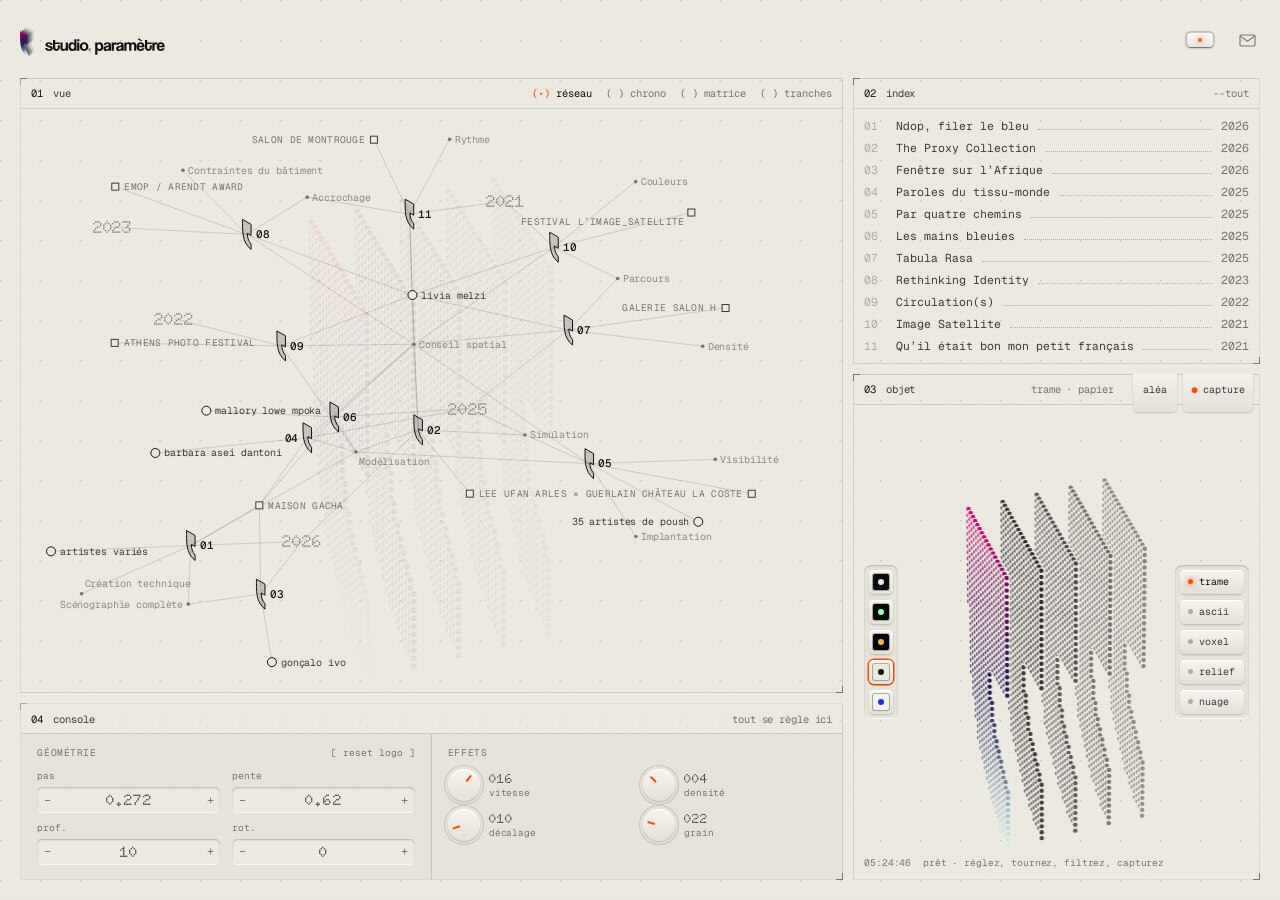
==== commit f5aacb2c: "Numéro de version sur les scripts et les styles (plus de mélange de cache)" ====
--- a/hard/index.html
+++ b/hard/index.html
@@ -14,8 +14,8 @@
 <link rel="icon" href="../favicon.svg" type="image/svg+xml">
 <link rel="preload" href="../fonts/geist-mono.woff2" as="font" type="font/woff2" crossorigin>
 <link rel="preload" href="../fonts/syne.woff2" as="font" type="font/woff2" crossorigin>
-<link rel="stylesheet" href="../assets/commun/base.css">
-<link rel="stylesheet" href="../assets/hard/d.css">
+<link rel="stylesheet" href="../assets/commun/base.css?v=5917ed4e">
+<link rel="stylesheet" href="../assets/hard/d.css?v=5917ed4e">
 </head>
 <body>
 
@@ -137,8 +137,8 @@
 
 </main>
 
-<script type="module" src="../assets/commun/logo.js"></script>
-<script type="module" src="../assets/commun/params.js"></script>
-<script type="module" src="../assets/hard/d.js"></script>
+<script type="module" src="../assets/commun/logo.js?v=5917ed4e"></script>
+<script type="module" src="../assets/commun/params.js?v=5917ed4e"></script>
+<script type="module" src="../assets/hard/d.js?v=5917ed4e"></script>
 </body>
 </html>
--- a/assets/commun/base.css
+++ b/assets/commun/base.css
@@ -1,4 +1,4 @@
-@import url('fonts.css');
+@import url('fonts.css?v=5917ed4e');
 /* studio, paramètre — socle commun aux maquettes A et C
    Registre clair : le papier du logo officiel, le white cube.
    Le mot-symbole est dessiné en SVG (03/11) : sa licence Coolvetica
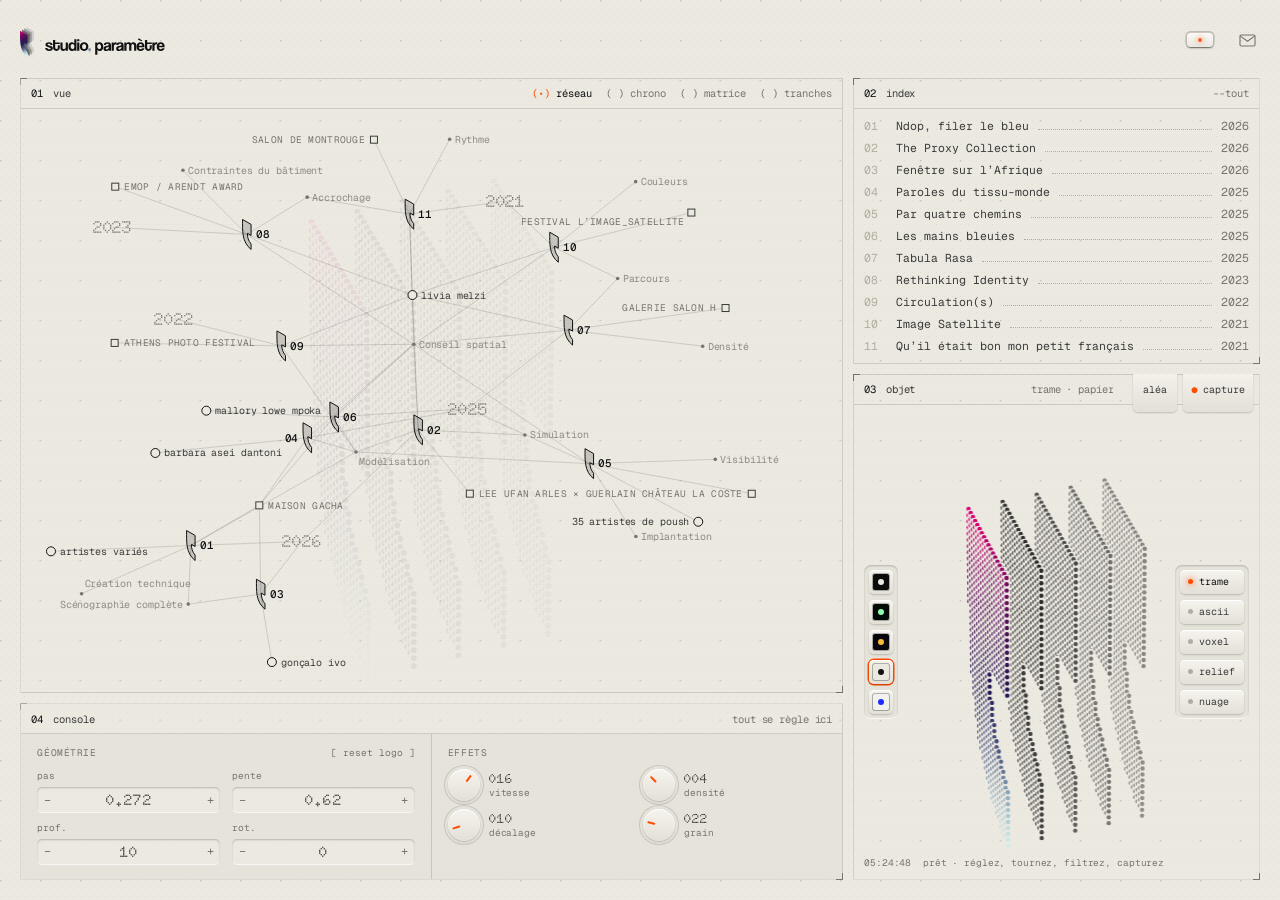
==== commit 8c375997: "Réglette plus discrète, visuels centrés au téléphone, flèches du clavier" ====
--- a/hard/index.html
+++ b/hard/index.html
@@ -14,8 +14,8 @@
 <link rel="icon" href="../favicon.svg" type="image/svg+xml">
 <link rel="preload" href="../fonts/geist-mono.woff2" as="font" type="font/woff2" crossorigin>
 <link rel="preload" href="../fonts/syne.woff2" as="font" type="font/woff2" crossorigin>
-<link rel="stylesheet" href="../assets/commun/base.css?v=5917ed4e">
-<link rel="stylesheet" href="../assets/hard/d.css?v=5917ed4e">
+<link rel="stylesheet" href="../assets/commun/base.css?v=6f7daf38">
+<link rel="stylesheet" href="../assets/hard/d.css?v=6f7daf38">
 </head>
 <body>
 
@@ -137,8 +137,8 @@
 
 </main>
 
-<script type="module" src="../assets/commun/logo.js?v=5917ed4e"></script>
-<script type="module" src="../assets/commun/params.js?v=5917ed4e"></script>
-<script type="module" src="../assets/hard/d.js?v=5917ed4e"></script>
+<script type="module" src="../assets/commun/logo.js?v=6f7daf38"></script>
+<script type="module" src="../assets/commun/params.js?v=6f7daf38"></script>
+<script type="module" src="../assets/hard/d.js?v=6f7daf38"></script>
 </body>
 </html>
--- a/assets/commun/base.css
+++ b/assets/commun/base.css
@@ -1,4 +1,4 @@
-@import url('fonts.css?v=5917ed4e');
+@import url('fonts.css?v=6f7daf38');
 /* studio, paramètre — socle commun aux maquettes A et C
    Registre clair : le papier du logo officiel, le white cube.
    Le mot-symbole est dessiné en SVG (03/11) : sa licence Coolvetica
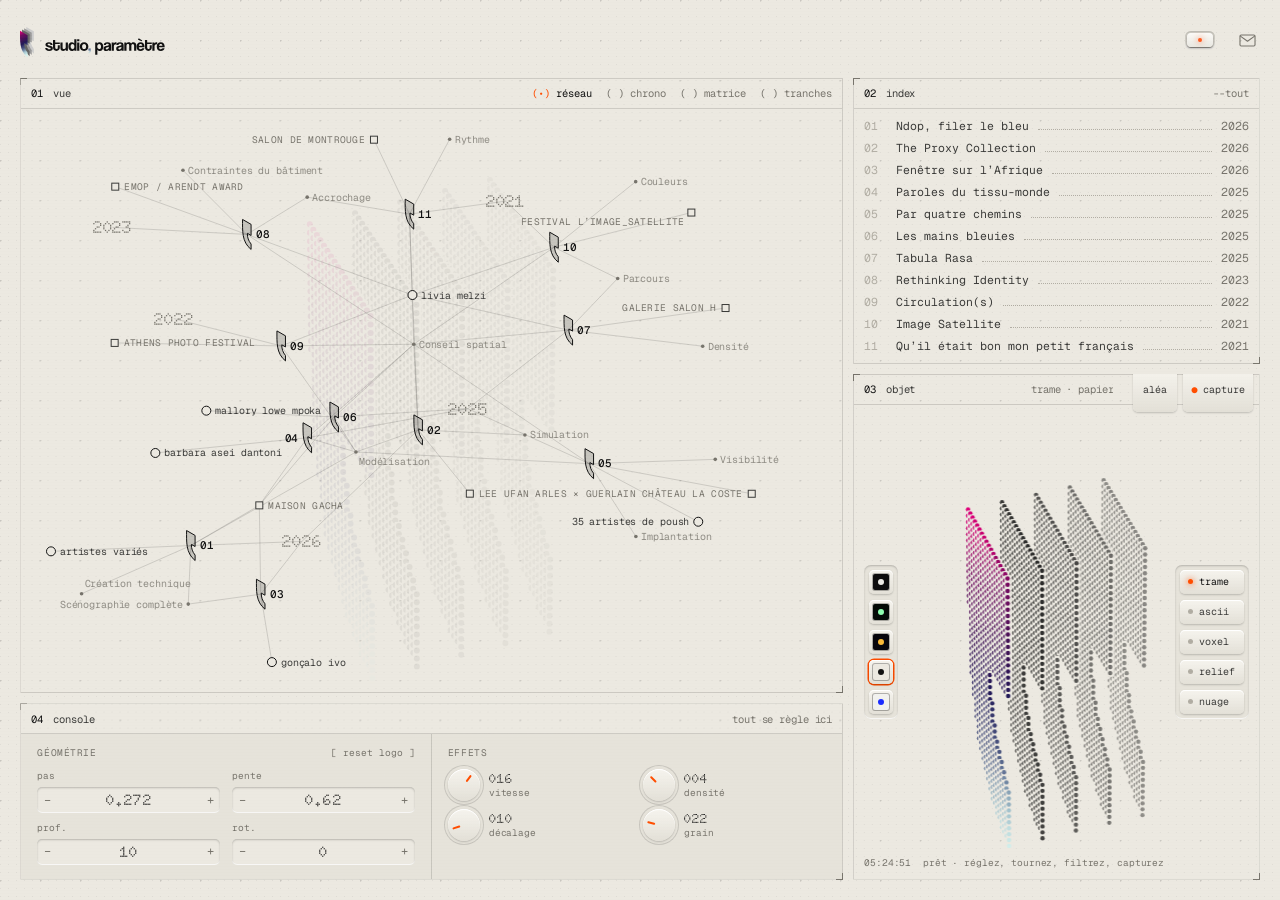
==== commit 798aeb35: "Mentions légales dans le panneau Paramètres Co-Authored-By: Claude Opus 5.5 <noreply@anthropic.com> " ====
--- a/hard/index.html
+++ b/hard/index.html
@@ -14,8 +14,8 @@
 <link rel="icon" href="../favicon.svg" type="image/svg+xml">
 <link rel="preload" href="../fonts/geist-mono.woff2" as="font" type="font/woff2" crossorigin>
 <link rel="preload" href="../fonts/syne.woff2" as="font" type="font/woff2" crossorigin>
-<link rel="stylesheet" href="../assets/commun/base.css?v=6f7daf38">
-<link rel="stylesheet" href="../assets/hard/d.css?v=6f7daf38">
+<link rel="stylesheet" href="../assets/commun/base.css?v=aabfc6ee">
+<link rel="stylesheet" href="../assets/hard/d.css?v=aabfc6ee">
 </head>
 <body>
 
@@ -137,8 +137,8 @@
 
 </main>
 
-<script type="module" src="../assets/commun/logo.js?v=6f7daf38"></script>
-<script type="module" src="../assets/commun/params.js?v=6f7daf38"></script>
-<script type="module" src="../assets/hard/d.js?v=6f7daf38"></script>
+<script type="module" src="../assets/commun/logo.js?v=aabfc6ee"></script>
+<script type="module" src="../assets/commun/params.js?v=aabfc6ee"></script>
+<script type="module" src="../assets/hard/d.js?v=aabfc6ee"></script>
 </body>
 </html>
--- a/assets/commun/base.css
+++ b/assets/commun/base.css
@@ -1,4 +1,4 @@
-@import url('fonts.css?v=6f7daf38');
+@import url('fonts.css?v=aabfc6ee');
 /* studio, paramètre — socle commun aux maquettes A et C
    Registre clair : le papier du logo officiel, le white cube.
    Le mot-symbole est dessiné en SVG (03/11) : sa licence Coolvetica
@@ -196,6 +196,7 @@
 .prm__row:nth-child(3) { --d: 4; }
 .prm__row:nth-child(4) { --d: 5; }
 .prm__foot { --d: 6; }
+.prm__lgw { --d: 7; }
 
 .prm__bar {
   display: flex;
@@ -233,17 +234,38 @@
   flex-wrap: wrap;
   justify-content: space-between;
   gap: 6px 16px;
-  padding: 26px 0 22px 26px;
+  padding: 26px 0 6px 26px;
   font-size: 11px;
   color: var(--ink-3);
 }
 .prm__hint kbd { font-family: var(--mono); font-size: 10px; padding: 1px 5px; border: 1px solid var(--line-2); border-radius: 3px; }
 @media (hover: none) { .prm__hint { display: none; } }
+.prm__lgw { padding: 0 0 22px 26px; font-size: 11px; color: var(--ink-3); }
+.prm__lg {
+  text-decoration: underline;
+  text-decoration-color: var(--line-2);
+  text-underline-offset: 3px;
+}
+.prm__lg:hover, .prm__lg[aria-expanded='true'] { color: var(--ink-2); }
+/* sur la grille des réglages, en petit : on la consulte, on ne la lit pas */
+.prm__legal {
+  display: grid;
+  grid-template-columns: 84px 1fr;
+  gap: 10px 16px;
+  padding-top: 18px;
+  line-height: 1.6;
+}
+.prm__legal[hidden] { display: none; }
+.prm__legal dt { color: var(--ink-3); }
+.prm__legal dd { color: var(--ink-2); }
+.prm__legal a { color: inherit; }
 
 @media (max-width: 640px) {
   .prm__win { width: 100%; padding: 0 var(--pad); }
-  .prm__bar, .prm__logo, .prm__row, .prm__foot { padding-left: 0; }
+  .prm__bar, .prm__logo, .prm__row, .prm__foot, .prm__lgw { padding-left: 0; }
   .prm__row { grid-template-columns: 1fr; gap: 6px; }
+  .prm__legal { grid-template-columns: 1fr; gap: 2px; }
+  .prm__legal dd + dt { margin-top: 8px; }
   .prm__logo { padding-top: 34px; padding-bottom: 24px; }
   .prm__logo > svg { height: 50px; }
 }
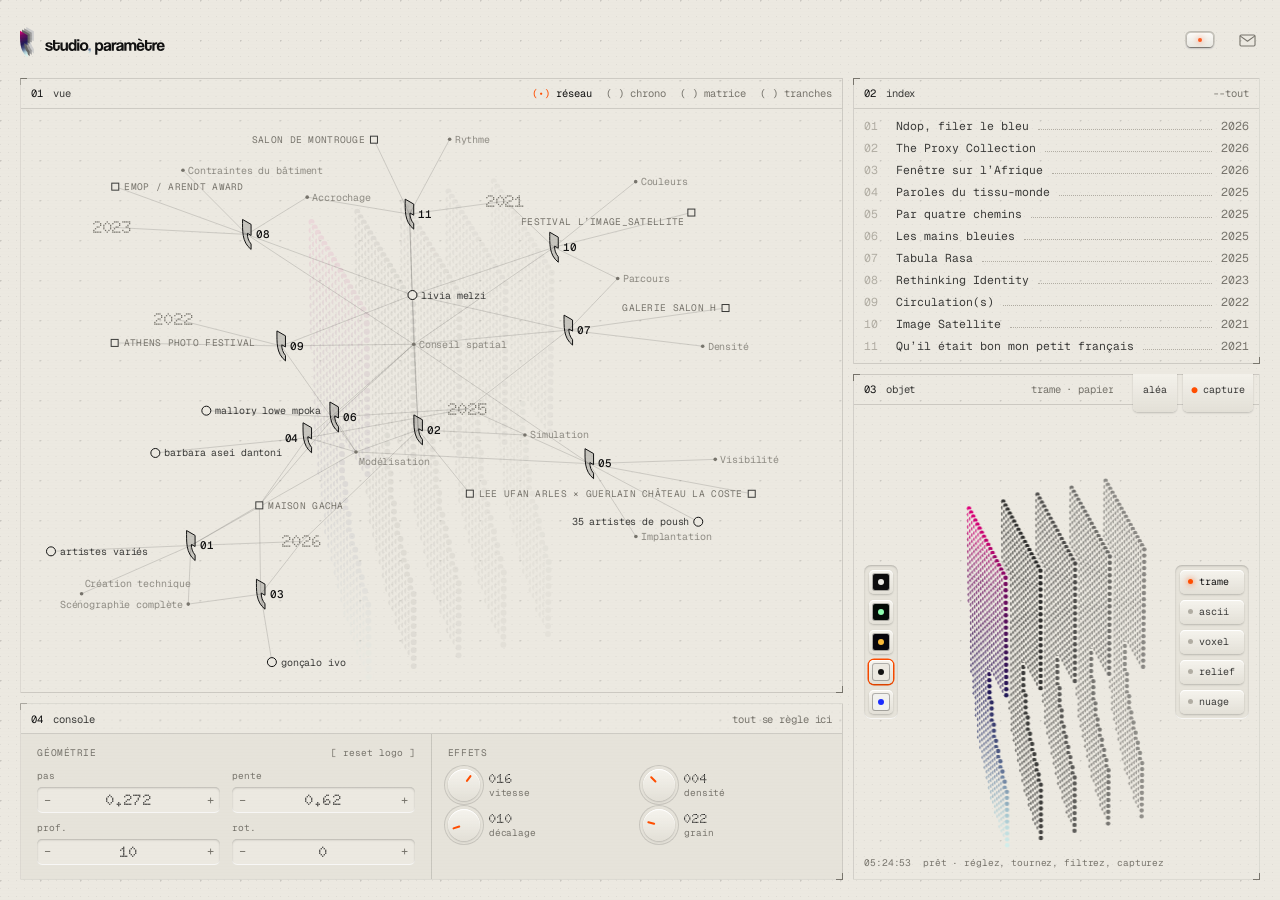
==== commit 745398c8: "Mentions légales : pensé par studio, paramètre, bâti par Claude Co-Authored-By: Claude Opus 5.5 <nor" ====
--- a/hard/index.html
+++ b/hard/index.html
@@ -14,8 +14,8 @@
 <link rel="icon" href="../favicon.svg" type="image/svg+xml">
 <link rel="preload" href="../fonts/geist-mono.woff2" as="font" type="font/woff2" crossorigin>
 <link rel="preload" href="../fonts/syne.woff2" as="font" type="font/woff2" crossorigin>
-<link rel="stylesheet" href="../assets/commun/base.css?v=aabfc6ee">
-<link rel="stylesheet" href="../assets/hard/d.css?v=aabfc6ee">
+<link rel="stylesheet" href="../assets/commun/base.css?v=105b4359">
+<link rel="stylesheet" href="../assets/hard/d.css?v=105b4359">
 </head>
 <body>
 
@@ -137,8 +137,8 @@
 
 </main>
 
-<script type="module" src="../assets/commun/logo.js?v=aabfc6ee"></script>
-<script type="module" src="../assets/commun/params.js?v=aabfc6ee"></script>
-<script type="module" src="../assets/hard/d.js?v=aabfc6ee"></script>
+<script type="module" src="../assets/commun/logo.js?v=105b4359"></script>
+<script type="module" src="../assets/commun/params.js?v=105b4359"></script>
+<script type="module" src="../assets/hard/d.js?v=105b4359"></script>
 </body>
 </html>
--- a/assets/commun/base.css
+++ b/assets/commun/base.css
@@ -1,4 +1,4 @@
-@import url('fonts.css?v=aabfc6ee');
+@import url('fonts.css?v=105b4359');
 /* studio, paramètre — socle commun aux maquettes A et C
    Registre clair : le papier du logo officiel, le white cube.
    Le mot-symbole est dessiné en SVG (03/11) : sa licence Coolvetica
@@ -259,6 +259,18 @@
 .prm__legal dt { color: var(--ink-3); }
 .prm__legal dd { color: var(--ink-2); }
 .prm__legal a { color: inherit; }
+/* le bâtisseur signe d'un pixel, à sa couleur, qui respire */
+.px {
+  display: inline-block;
+  width: 5px;
+  height: 5px;
+  margin-left: 7px;
+  vertical-align: 0.05em;
+  background: #d97757;
+  animation: px 2.6s steps(6, end) infinite;
+}
+@keyframes px { 0%, 100% { opacity: 1; } 50% { opacity: 0.25; } }
+@media (prefers-reduced-motion: reduce) { .px { animation: none; } }
 
 @media (max-width: 640px) {
   .prm__win { width: 100%; padding: 0 var(--pad); }
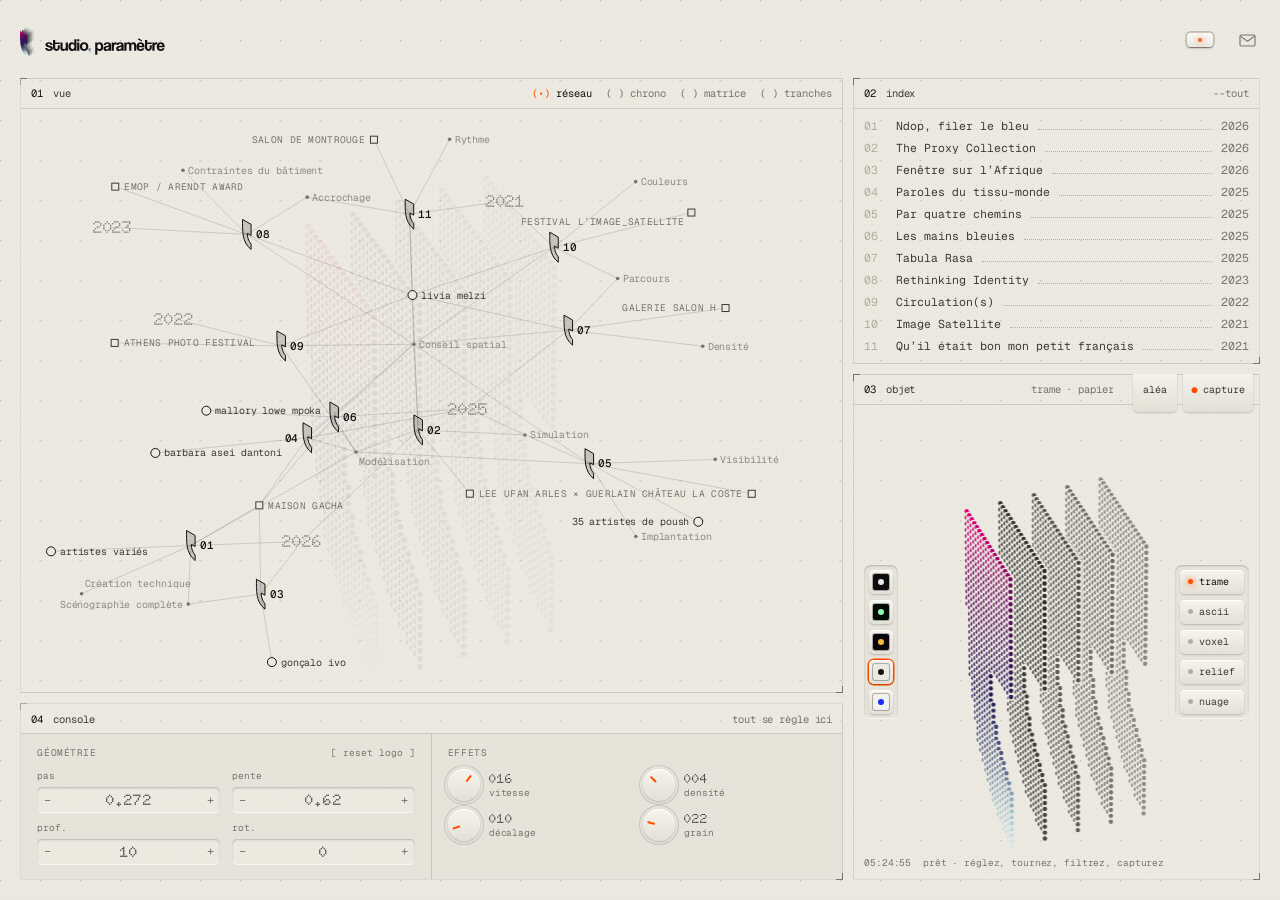
==== commit 6f4184ef: "Tablette : le doigt promène la visée sur l'éventail, comme la souris Co-Authored-By: Claude Opus 5.5" ====
--- a/hard/index.html
+++ b/hard/index.html
@@ -14,8 +14,8 @@
 <link rel="icon" href="../favicon.svg" type="image/svg+xml">
 <link rel="preload" href="../fonts/geist-mono.woff2" as="font" type="font/woff2" crossorigin>
 <link rel="preload" href="../fonts/syne.woff2" as="font" type="font/woff2" crossorigin>
-<link rel="stylesheet" href="../assets/commun/base.css?v=105b4359">
-<link rel="stylesheet" href="../assets/hard/d.css?v=105b4359">
+<link rel="stylesheet" href="../assets/commun/base.css?v=089766d5">
+<link rel="stylesheet" href="../assets/hard/d.css?v=089766d5">
 </head>
 <body>
 
@@ -137,8 +137,8 @@
 
 </main>
 
-<script type="module" src="../assets/commun/logo.js?v=105b4359"></script>
-<script type="module" src="../assets/commun/params.js?v=105b4359"></script>
-<script type="module" src="../assets/hard/d.js?v=105b4359"></script>
+<script type="module" src="../assets/commun/logo.js?v=089766d5"></script>
+<script type="module" src="../assets/commun/params.js?v=089766d5"></script>
+<script type="module" src="../assets/hard/d.js?v=089766d5"></script>
 </body>
 </html>
--- a/assets/commun/base.css
+++ b/assets/commun/base.css
@@ -1,4 +1,4 @@
-@import url('fonts.css?v=105b4359');
+@import url('fonts.css?v=089766d5');
 /* studio, paramètre — socle commun aux maquettes A et C
    Registre clair : le papier du logo officiel, le white cube.
    Le mot-symbole est dessiné en SVG (03/11) : sa licence Coolvetica
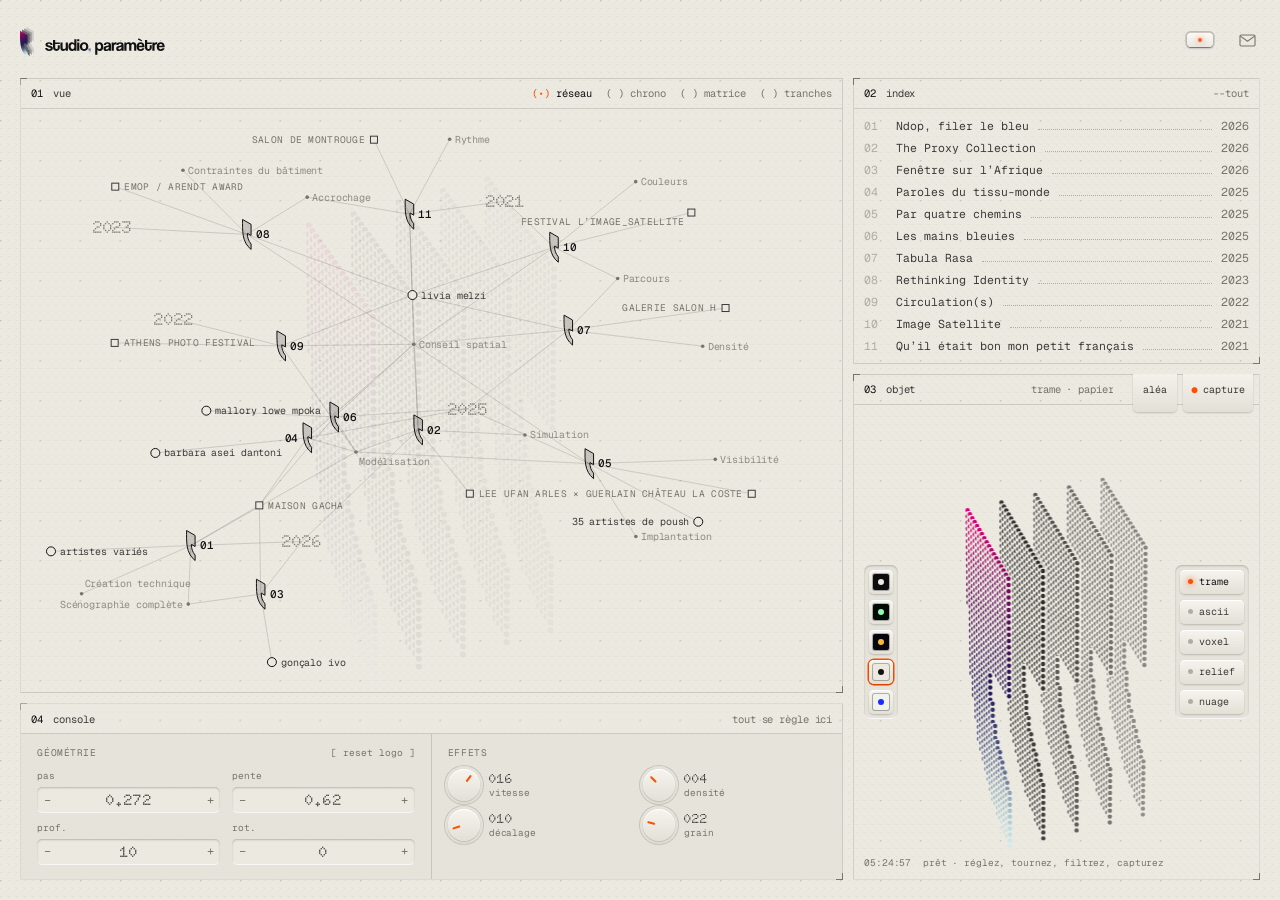
==== commit a232e1e1: "Index : le plus long titre tient avec son lieu (plus de coupure sur iPad) Co-Authored-By: Claude Opu" ====
--- a/hard/index.html
+++ b/hard/index.html
@@ -14,8 +14,8 @@
 <link rel="icon" href="../favicon.svg" type="image/svg+xml">
 <link rel="preload" href="../fonts/geist-mono.woff2" as="font" type="font/woff2" crossorigin>
 <link rel="preload" href="../fonts/syne.woff2" as="font" type="font/woff2" crossorigin>
-<link rel="stylesheet" href="../assets/commun/base.css?v=089766d5">
-<link rel="stylesheet" href="../assets/hard/d.css?v=089766d5">
+<link rel="stylesheet" href="../assets/commun/base.css?v=1bbe07d1">
+<link rel="stylesheet" href="../assets/hard/d.css?v=1bbe07d1">
 </head>
 <body>
 
@@ -137,8 +137,8 @@
 
 </main>
 
-<script type="module" src="../assets/commun/logo.js?v=089766d5"></script>
-<script type="module" src="../assets/commun/params.js?v=089766d5"></script>
-<script type="module" src="../assets/hard/d.js?v=089766d5"></script>
+<script type="module" src="../assets/commun/logo.js?v=1bbe07d1"></script>
+<script type="module" src="../assets/commun/params.js?v=1bbe07d1"></script>
+<script type="module" src="../assets/hard/d.js?v=1bbe07d1"></script>
 </body>
 </html>
--- a/assets/commun/base.css
+++ b/assets/commun/base.css
@@ -1,4 +1,4 @@
-@import url('fonts.css?v=089766d5');
+@import url('fonts.css?v=1bbe07d1');
 /* studio, paramètre — socle commun aux maquettes A et C
    Registre clair : le papier du logo officiel, le white cube.
    Le mot-symbole est dessiné en SVG (03/11) : sa licence Coolvetica
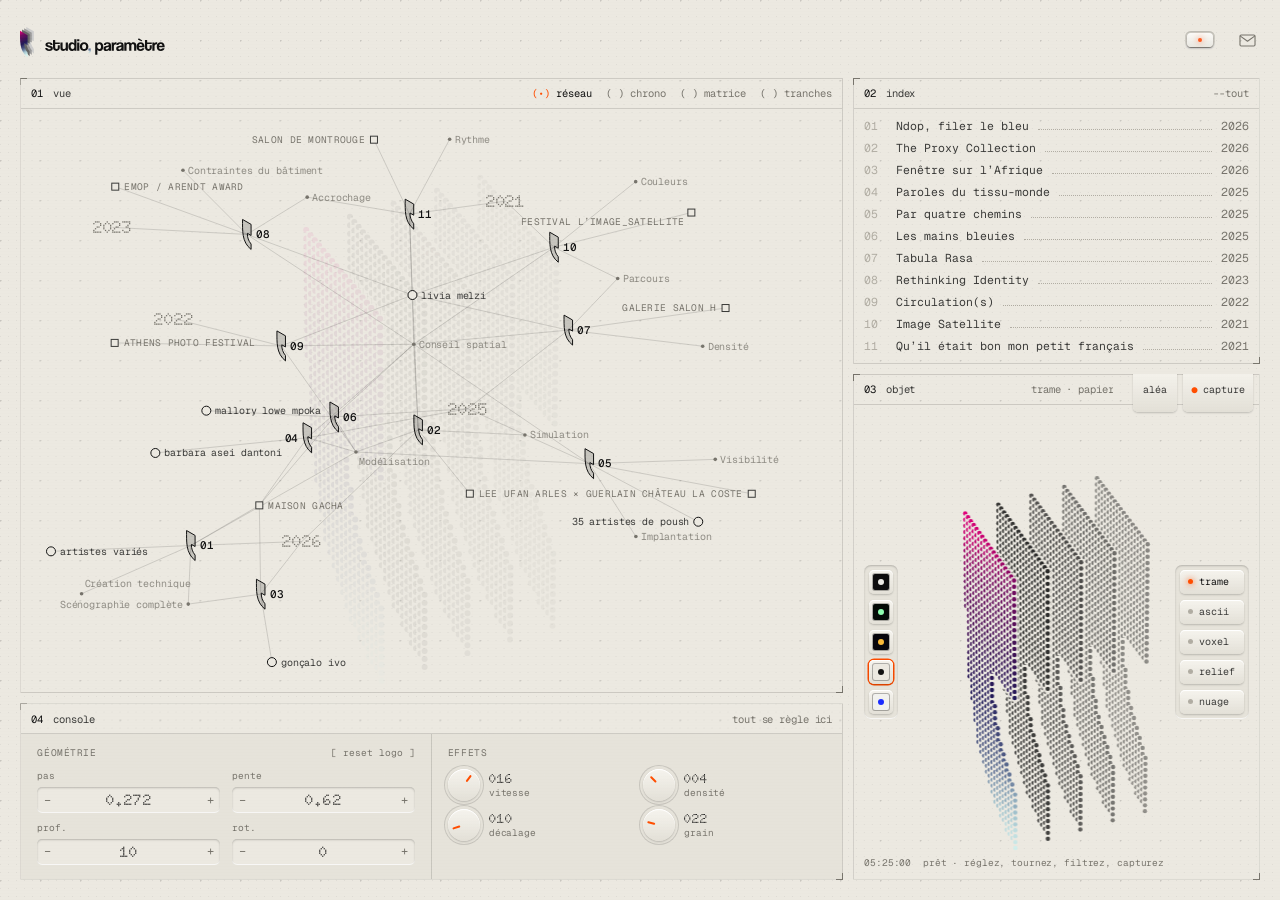
==== commit bdec23da: "Tablette : un toucher sur une lamelle ouvre sa fiche Co-Authored-By: Claude Opus 5.5 <noreply@anthro" ====
--- a/hard/index.html
+++ b/hard/index.html
@@ -14,8 +14,8 @@
 <link rel="icon" href="../favicon.svg" type="image/svg+xml">
 <link rel="preload" href="../fonts/geist-mono.woff2" as="font" type="font/woff2" crossorigin>
 <link rel="preload" href="../fonts/syne.woff2" as="font" type="font/woff2" crossorigin>
-<link rel="stylesheet" href="../assets/commun/base.css?v=1bbe07d1">
-<link rel="stylesheet" href="../assets/hard/d.css?v=1bbe07d1">
+<link rel="stylesheet" href="../assets/commun/base.css?v=048a54d5">
+<link rel="stylesheet" href="../assets/hard/d.css?v=048a54d5">
 </head>
 <body>
 
@@ -137,8 +137,8 @@
 
 </main>
 
-<script type="module" src="../assets/commun/logo.js?v=1bbe07d1"></script>
-<script type="module" src="../assets/commun/params.js?v=1bbe07d1"></script>
-<script type="module" src="../assets/hard/d.js?v=1bbe07d1"></script>
+<script type="module" src="../assets/commun/logo.js?v=048a54d5"></script>
+<script type="module" src="../assets/commun/params.js?v=048a54d5"></script>
+<script type="module" src="../assets/hard/d.js?v=048a54d5"></script>
 </body>
 </html>
--- a/assets/commun/base.css
+++ b/assets/commun/base.css
@@ -1,4 +1,4 @@
-@import url('fonts.css?v=1bbe07d1');
+@import url('fonts.css?v=048a54d5');
 /* studio, paramètre — socle commun aux maquettes A et C
    Registre clair : le papier du logo officiel, le white cube.
    Le mot-symbole est dessiné en SVG (03/11) : sa licence Coolvetica
